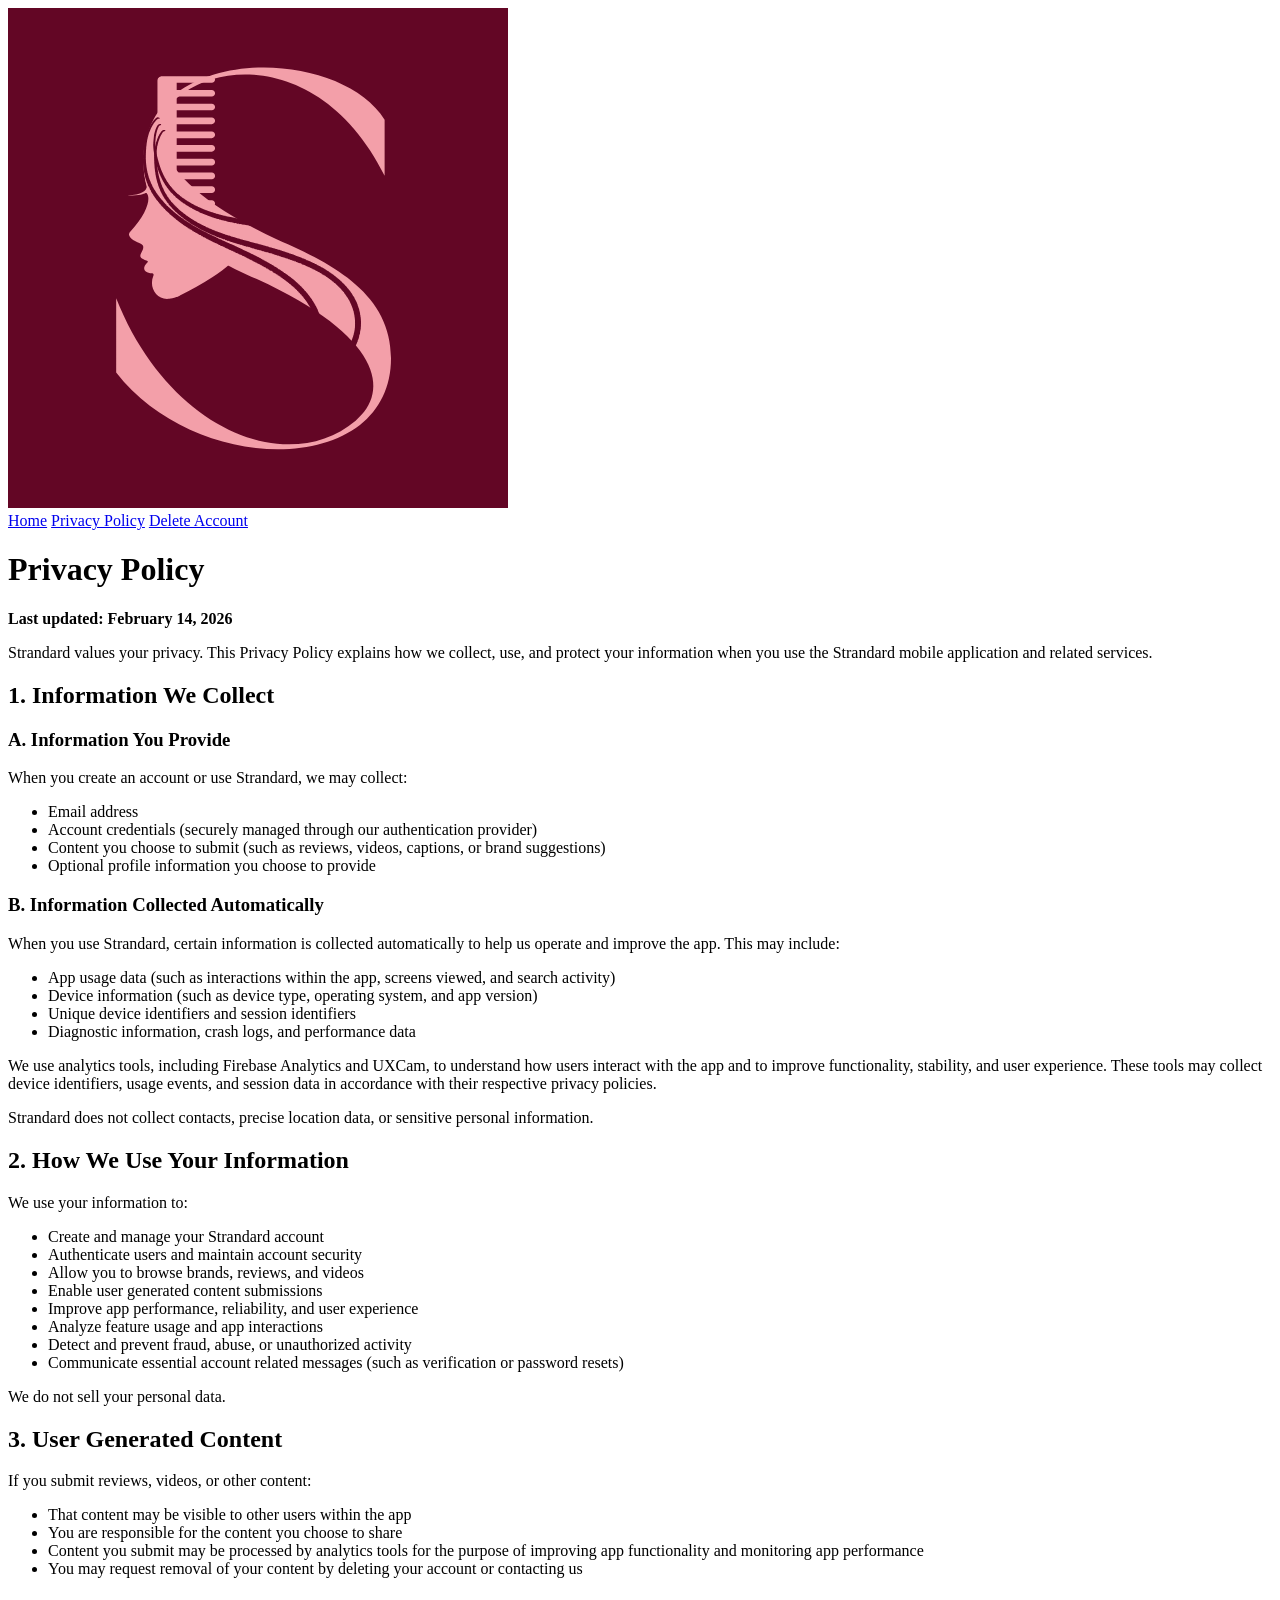
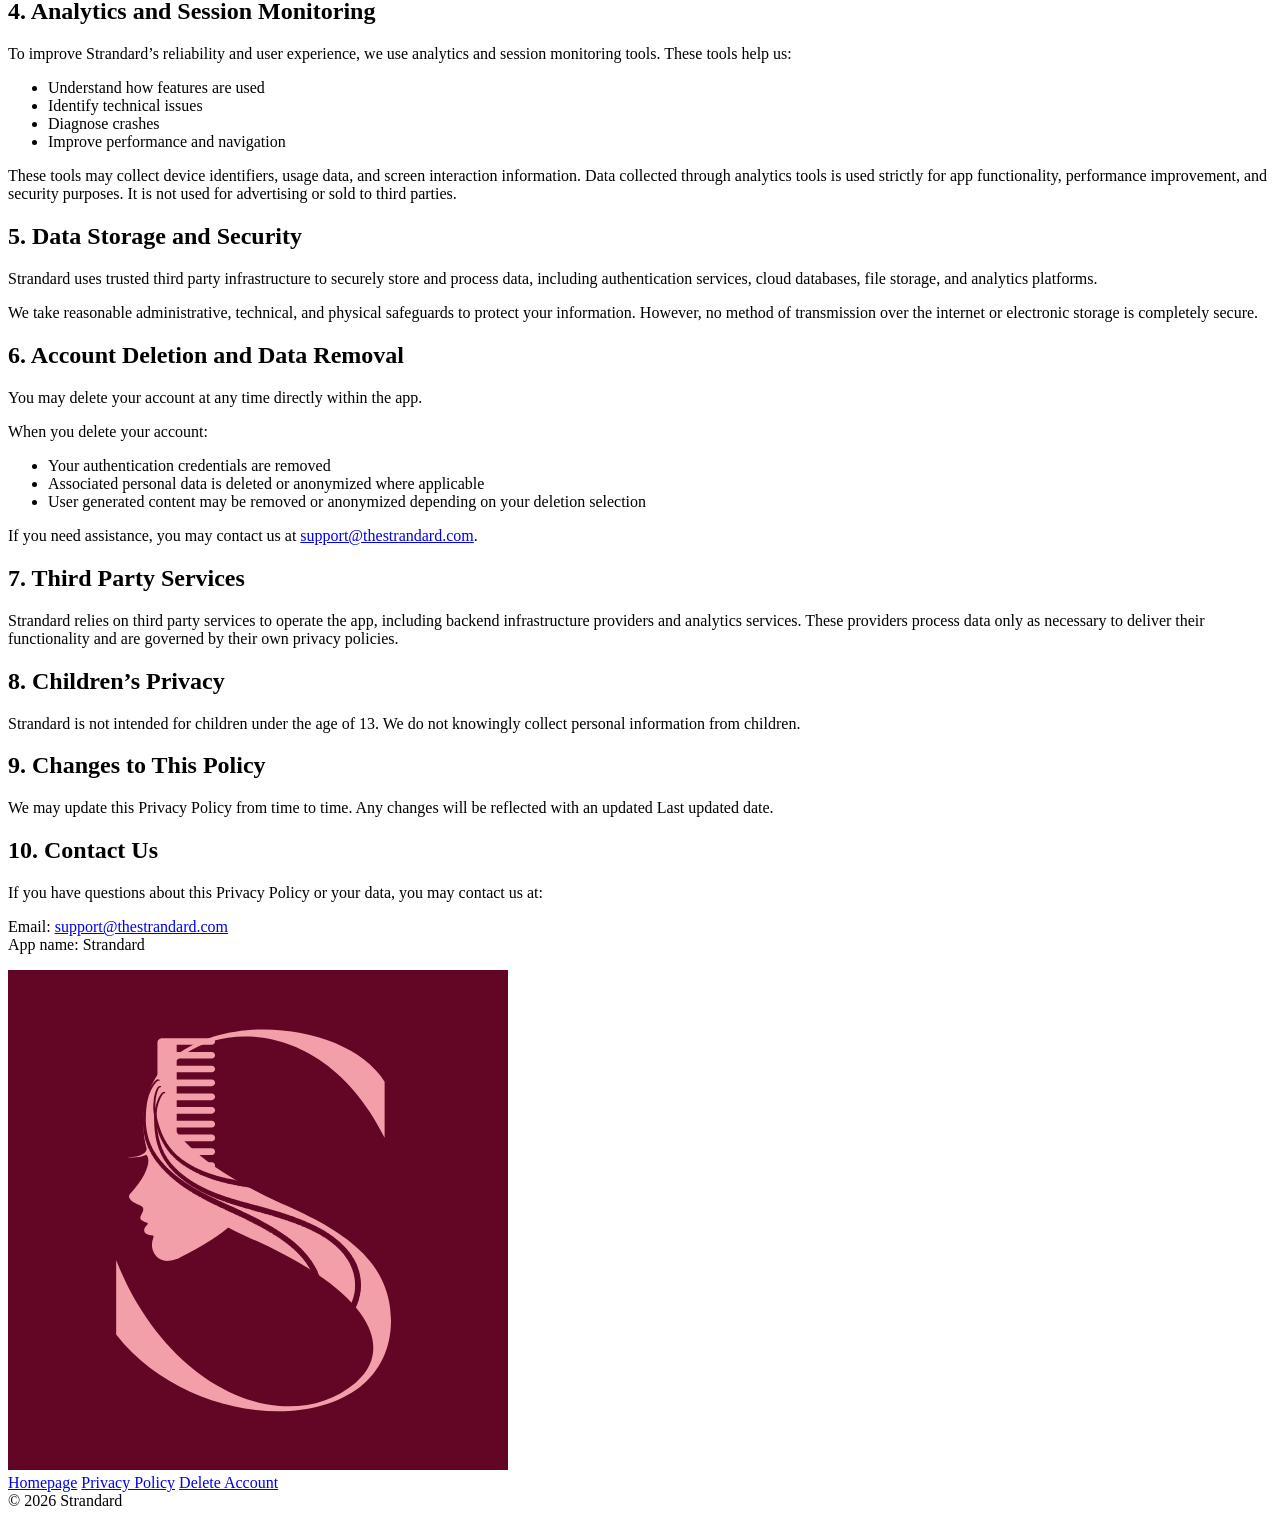
==== index.html @ 73a2c209 "visual fix" ====
<!doctype html>
<html lang="en">
<head>
  <meta charset="utf-8" />
  <meta name="viewport" content="width=device-width, initial-scale=1" />
  <title>Privacy Policy | Strandard</title>
  <link rel="stylesheet" href="/css/styles.css" />
  <link rel="icon" type="image/png" href="/assets/icon-only.png" />
  <link rel="apple-touch-icon" href="/assets/icon-only.png" />
</head>
<body>
  <header class="site-header">
    <div class="header-inner">
      <a class="brand" href="/"><img src="/assets/icon-only.png" alt="Strandard" class="brand-logo" /></a>
      <nav class="nav">
        <a href="/">Home</a>
        <a href="/privacy-policy/">Privacy Policy</a>
        <a href="/delete-account/">Delete Account</a>
      </nav>
    </div>
  </header>

  <main class="legal-wrap">
    <div class="legal-card">
      <h1>Privacy Policy</h1>
      <p class="muted"><strong>Last updated: February 14, 2026</strong></p>

      <p>Strandard values your privacy. This Privacy Policy explains how we collect, use, and protect your information when you use the Strandard mobile application and related services.</p>

      <h2>1. Information We Collect</h2>
      <h3>A. Information You Provide</h3>
      <p>When you create an account or use Strandard, we may collect:</p>
      <ul>
        <li>Email address</li>
        <li>Account credentials (securely managed through our authentication provider)</li>
        <li>Content you choose to submit (such as reviews, videos, captions, or brand suggestions)</li>
        <li>Optional profile information you choose to provide</li>
      </ul>

      <h3>B. Information Collected Automatically</h3>
      <p>When you use Strandard, certain information is collected automatically to help us operate and improve the app. This may include:</p>
      <ul>
        <li>App usage data (such as interactions within the app, screens viewed, and search activity)</li>
        <li>Device information (such as device type, operating system, and app version)</li>
        <li>Unique device identifiers and session identifiers</li>
        <li>Diagnostic information, crash logs, and performance data</li>
      </ul>

      <p>We use analytics tools, including Firebase Analytics and UXCam, to understand how users interact with the app and to improve functionality, stability, and user experience. These tools may collect device identifiers, usage events, and session data in accordance with their respective privacy policies.</p>

      <p>Strandard does not collect contacts, precise location data, or sensitive personal information.</p>

      <h2>2. How We Use Your Information</h2>
      <p>We use your information to:</p>
      <ul>
        <li>Create and manage your Strandard account</li>
        <li>Authenticate users and maintain account security</li>
        <li>Allow you to browse brands, reviews, and videos</li>
        <li>Enable user generated content submissions</li>
        <li>Improve app performance, reliability, and user experience</li>
        <li>Analyze feature usage and app interactions</li>
        <li>Detect and prevent fraud, abuse, or unauthorized activity</li>
        <li>Communicate essential account related messages (such as verification or password resets)</li>
      </ul>

      <p>We do not sell your personal data.</p>

      <h2>3. User Generated Content</h2>
      <p>If you submit reviews, videos, or other content:</p>
      <ul>
        <li>That content may be visible to other users within the app</li>
        <li>You are responsible for the content you choose to share</li>
        <li>Content you submit may be processed by analytics tools for the purpose of improving app functionality and monitoring app performance</li>
        <li>You may request removal of your content by deleting your account or contacting us</li>
      </ul>

      <h2>4. Analytics and Session Monitoring</h2>
      <p>To improve Strandard’s reliability and user experience, we use analytics and session monitoring tools. These tools help us:</p>
      <ul>
        <li>Understand how features are used</li>
        <li>Identify technical issues</li>
        <li>Diagnose crashes</li>
        <li>Improve performance and navigation</li>
      </ul>
      <p>These tools may collect device identifiers, usage data, and screen interaction information. Data collected through analytics tools is used strictly for app functionality, performance improvement, and security purposes. It is not used for advertising or sold to third parties.</p>

      <h2>5. Data Storage and Security</h2>
      <p>Strandard uses trusted third party infrastructure to securely store and process data, including authentication services, cloud databases, file storage, and analytics platforms.</p>
      <p>We take reasonable administrative, technical, and physical safeguards to protect your information. However, no method of transmission over the internet or electronic storage is completely secure.</p>

      <h2>6. Account Deletion and Data Removal</h2>
      <p>You may delete your account at any time directly within the app.</p>
      <p>When you delete your account:</p>
      <ul>
        <li>Your authentication credentials are removed</li>
        <li>Associated personal data is deleted or anonymized where applicable</li>
        <li>User generated content may be removed or anonymized depending on your deletion selection</li>
      </ul>
      <p>If you need assistance, you may contact us at <a href="mailto:support@thestrandard.com">support@thestrandard.com</a>.</p>

      <h2>7. Third Party Services</h2>
      <p>Strandard relies on third party services to operate the app, including backend infrastructure providers and analytics services. These providers process data only as necessary to deliver their functionality and are governed by their own privacy policies.</p>

      <h2>8. Children’s Privacy</h2>
      <p>Strandard is not intended for children under the age of 13. We do not knowingly collect personal information from children.</p>

      <h2>9. Changes to This Policy</h2>
      <p>We may update this Privacy Policy from time to time. Any changes will be reflected with an updated Last updated date.</p>

      <h2>10. Contact Us</h2>
      <p>If you have questions about this Privacy Policy or your data, you may contact us at:</p>
      <p>Email: <a href="mailto:support@thestrandard.com">support@thestrandard.com</a><br/>App name: Strandard</p>
    </div>
  </main>

  <footer class="site-footer">
    <div class="footer-inner">
      <a class="footer-brand" href="/"><img src="/assets/icon-only.png" alt="Strandard" class="footer-logo" /></a>
      <nav class="footer-nav">
        <a href="/">Homepage</a>
        <a href="/privacy-policy/">Privacy Policy</a>
        <a href="/delete-account/">Delete Account</a>
      </nav>
      <div class="footer-copy">© 2026 Strandard</div>
    </div>
  </footer>
</body>
</html>
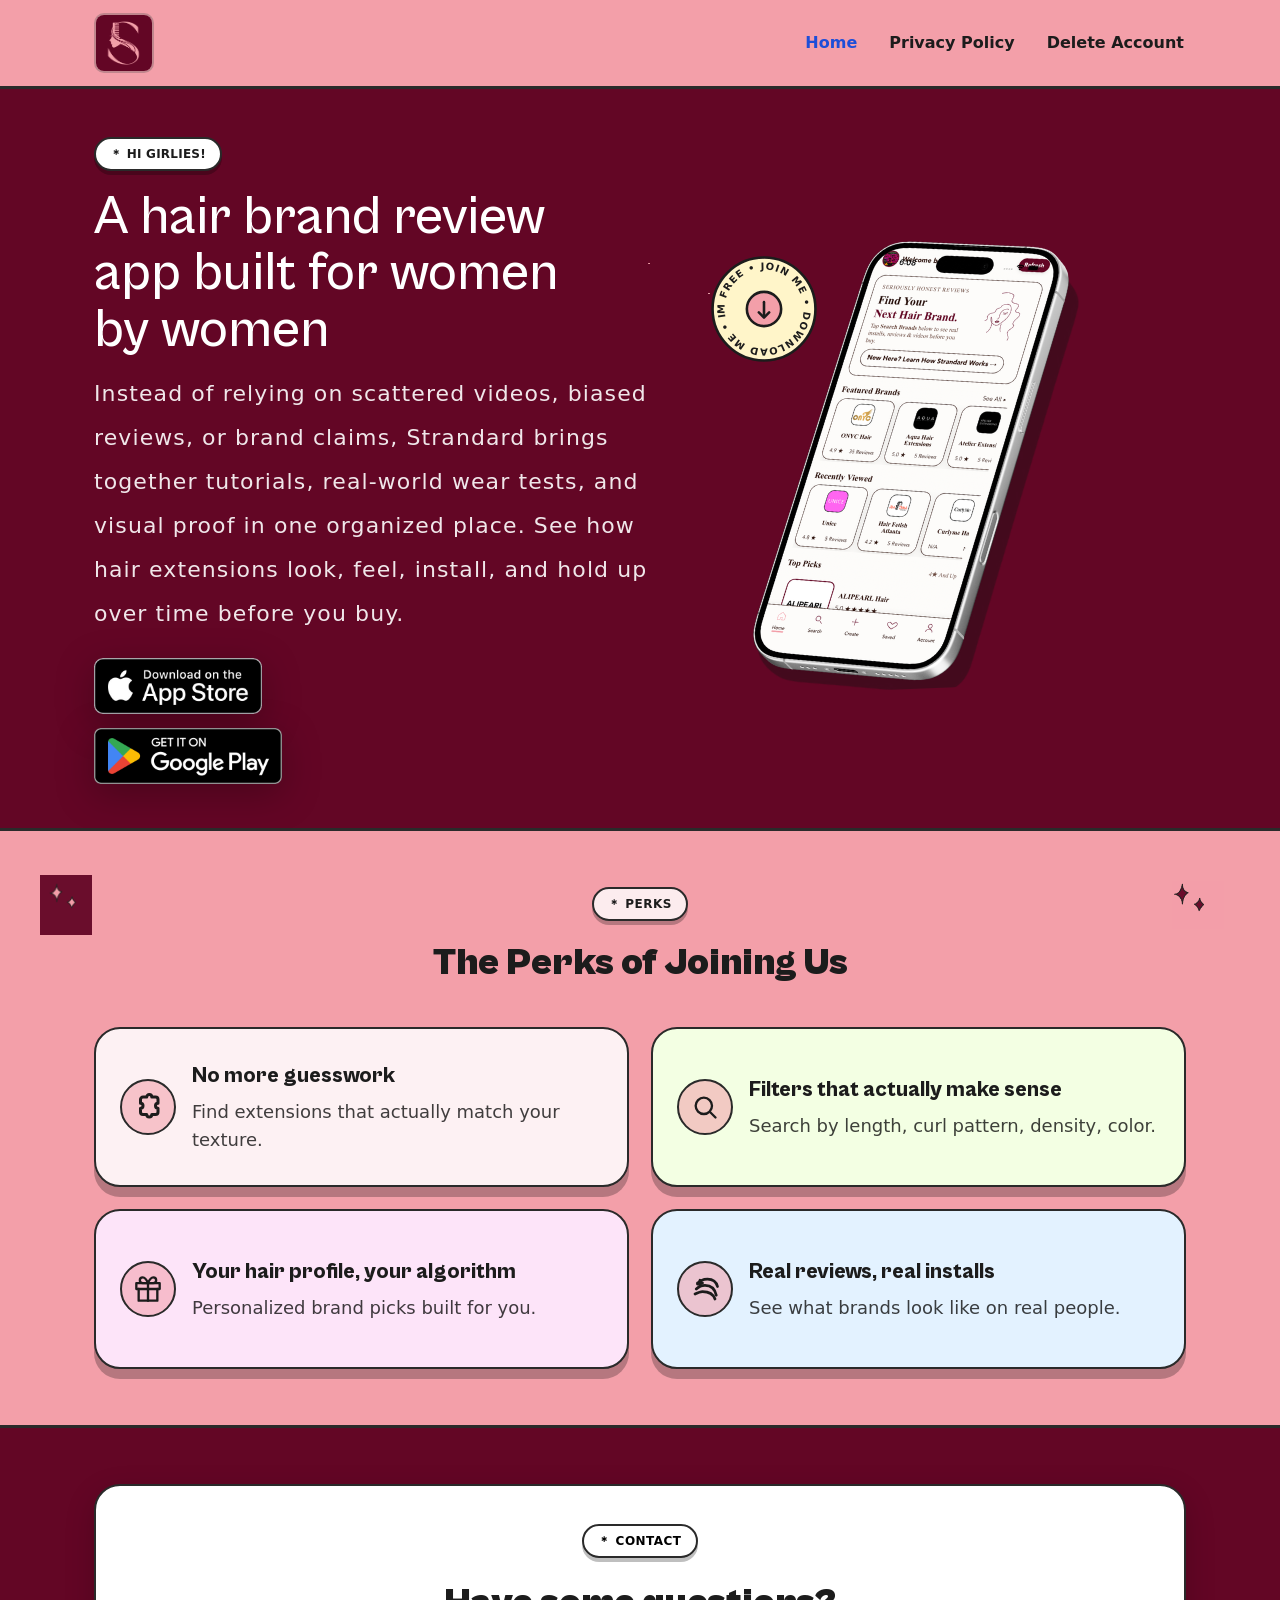
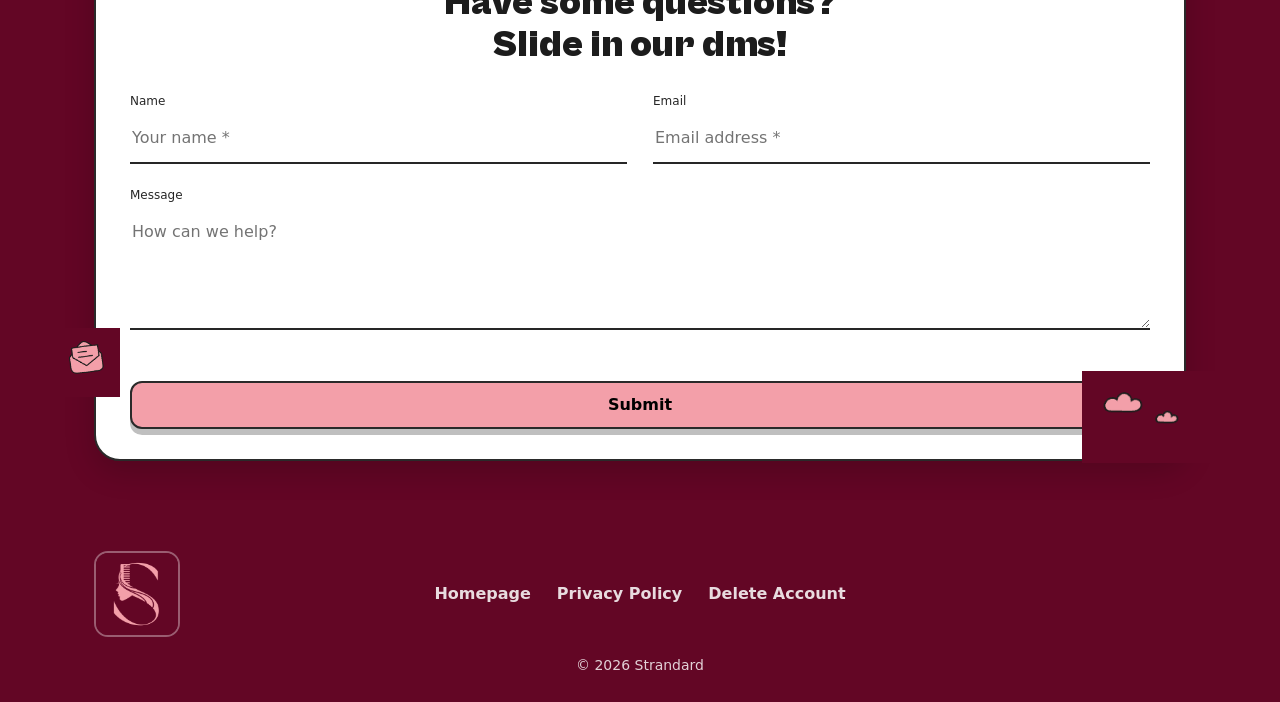
==== commit 548a4ee4: "visual fix" ====
--- a/index.html
+++ b/index.html
@@ -3,126 +3,207 @@
 <head>
   <meta charset="utf-8" />
   <meta name="viewport" content="width=device-width, initial-scale=1" />
-  <title>Privacy Policy | Strandard</title>
-  <link rel="stylesheet" href="/css/styles.css" />
-  <link rel="icon" type="image/png" href="/assets/icon-only.png" />
-  <link rel="apple-touch-icon" href="/assets/icon-only.png" />
+  <meta name="theme-color" content="#630625" />
+  <link rel="preconnect" href="https://fonts.googleapis.com">
+  <link rel="preconnect" href="https://fonts.gstatic.com" crossorigin>
+  <link href="https://fonts.googleapis.com/css2?family=DM+Sans:wght@400;500;700;800&display=swap" rel="stylesheet">
+  <link rel="icon" type="image/png" href="/assets/icon-only.png?v=1">
+  <link rel="shortcut icon" type="image/png" href="/assets/icon-only.png?v=1">
+  <link rel="apple-touch-icon" href="/assets/icon-only.png?v=1">
+  <link rel="stylesheet" href="/styles.css" />
+<title>Strandard</title>
 </head>
 <body>
-  <header class="site-header">
-    <div class="header-inner">
-      <a class="brand" href="/"><img src="/assets/icon-only.png" alt="Strandard" class="brand-logo" /></a>
-      <nav class="nav">
-        <a href="/">Home</a>
+<header class="topbar">
+  <div class="container">
+    <div class="nav">
+      <a class="brand" href="/index.html" aria-label="Strandard home">
+        <img src="/assets/icon-only.png" alt="Strandard logo">
+      </a>
+      <nav class="navlinks" aria-label="Primary">
+        <a class="active" href="/index.html">Home</a>
+        <a class="" href="/privacy-policy/">Privacy Policy</a>
+        <a class="" href="/delete-account.html">Delete Account</a>
+      </nav>
+    </div>
+  </div>
+</header>
+<main>
+  <section class="hero">
+    <div class="container">
+      <div class="heroGrid">
+        <div>
+          <div class="kicker">＊ HI GIRLIES!</div>
+          <h1 class="h1 hero-reveal" data-hr="0">A hair brand review<br/>app built for women<br/>by women</h1>
+          <p class="lede hero-reveal" data-hr="1">
+            Instead of relying on scattered videos, biased reviews, or brand claims, Strandard brings together tutorials,
+            real-world wear tests, and visual proof in one organized place. See how hair extensions look, feel, install,
+            and hold up over time before you buy.
+          </p>
+          <div class="badges hero-reveal" data-hr="2" aria-label="Download badges">
+            <a href="#" aria-label="Download on the App Store">
+              <img src="/assets/app-store-badge.png" alt="Download on the App Store">
+            </a>
+            <a href="#" aria-label="Get it on Google Play">
+              <img src="/assets/google-play-badge.png" alt="Get it on Google Play">
+            </a>
+          </div>
+        </div>
+
+        <div class="heroArt">
+          <div class="phoneWrap">
+            <!-- decorative icons (randomly placed) -->
+            <img class="decorIcon decorSparklesTop" src="/assets/decor-sparkles-pink.png" alt="" aria-hidden="true">
+            <img class="decorIcon decorLightning" src="/assets/decor-lightning.png" alt="" aria-hidden="true">
+
+            
+<svg class="badgeSpin hero-reveal" data-hr="4" viewBox="0 0 140 140" role="img" aria-label="Join badge">
+  <circle cx="70" cy="70" r="60" fill="#FFF5C9" stroke="#1C1C1C" stroke-width="3"/>
+  <defs>
+    <path id="textCircle" d="M70,70 m-46,0 a46,46 0 1,1 92,0 a46,46 0 1,1 -92,0"/>
+  </defs>
+  <text font-family="DM Sans, system-ui, sans-serif" font-size="11.5" font-weight="700" fill="#1C1C1C" letter-spacing="1.2">
+    <textPath href="#textCircle" startOffset="50%" text-anchor="middle">
+      DOWNLOAD ME • I'M FREE • JOIN ME • DOWNLOAD ME • I'M FREE • JOIN ME •
+    </textPath>
+  </text>
+  <!-- center arrow -->
+  <g transform="translate(70 70)">
+    <circle r="20" fill="#F39FA9" stroke="#1C1C1C" stroke-width="3"/>
+    <path d="M0-8v16" stroke="#1C1C1C" stroke-width="3" stroke-linecap="round"/>
+    <path d="M-6 4l6 6 6-6" stroke="#1C1C1C" stroke-width="3" fill="none" stroke-linecap="round" stroke-linejoin="round"/>
+  </g>
+</svg>
+</div>
+
+            <img class="phone hero-reveal" data-hr="3" src="/assets/Strandard-Phone.png" alt="Strandard app preview on phone">
+          </div>
+        </div>
+      </div>
+    </div>
+  </section>
+
+  <section class="section sectionPink">
+    <img class="decorIcon decorSparklesPerks" src="/assets/decor-sparkles-burgundy.png" alt="" aria-hidden="true">
+    <img class="decorIcon decorSparklesPerks2" src="/assets/decor-sparkles-pink.png" alt="" aria-hidden="true">
+    <div class="container">
+      <div class="center"><div class="pillTag">＊ PERKS</div></div>
+      <h2 class="sectionTitle">The Perks of Joining Us</h2>
+
+      <div class="perkGrid" aria-label="Perks">
+        <article class="card reveal" data-index="0">
+          <div class="iconBubble" aria-hidden="true">
+            <!-- puzzle icon -->
+            <svg width="30" height="30" viewBox="0 0 24 24" fill="none" stroke="#1C1C1C" stroke-width="2.4" stroke-linecap="round" stroke-linejoin="round" aria-hidden="true">
+              <path d="M8 4h3a2 2 0 1 1 4 0h3a2 2 0 0 1 2 2v3a2 2 0 1 0 0 4v3a2 2 0 0 1-2 2h-3a2 2 0 1 1-4 0H8a2 2 0 0 1-2-2v-3a2 2 0 1 0 0-4V6a2 2 0 0 1 2-2z"/>
+            </svg>
+          </div>
+          <div>
+            <h3>No more guesswork</h3>
+            <p>Find extensions that actually match your texture.</p>
+          </div>
+        </article>
+
+        <article class="card tint-mint reveal" data-index="1">
+          <div class="iconBubble" aria-hidden="true">
+            <!-- search icon -->
+            <svg width="28" height="28" viewBox="0 0 24 24" fill="none" stroke="#1C1C1C" stroke-width="2" stroke-linecap="round" stroke-linejoin="round">
+              <circle cx="11" cy="11" r="7"></circle>
+              <path d="M21 21l-4.3-4.3"></path>
+            </svg>
+          </div>
+          <div>
+            <h3>Filters that actually make sense</h3>
+            <p>Search by length, curl pattern, density, color.</p>
+          </div>
+        </article>
+
+        <article class="card tint-lav reveal" data-index="2">
+          <div class="iconBubble" aria-hidden="true">
+            <!-- gift icon -->
+            <svg width="28" height="28" viewBox="0 0 24 24" fill="none" stroke="#1C1C1C" stroke-width="2" stroke-linecap="round" stroke-linejoin="round">
+              <path d="M20 12v10H4V12"></path>
+              <path d="M2 7h20v5H2z"></path>
+              <path d="M12 22V7"></path>
+              <path d="M12 7H7.5a2.5 2.5 0 1 1 0-5C10 2 12 7 12 7z"></path>
+              <path d="M12 7h4.5a2.5 2.5 0 1 0 0-5C14 2 12 7 12 7z"></path>
+            </svg>
+          </div>
+          <div>
+            <h3>Your hair profile, your algorithm</h3>
+            <p>Personalized brand picks built for you.</p>
+          </div>
+        </article>
+
+        <article class="card tint-blue reveal" data-index="3">
+          <div class="iconBubble" aria-hidden="true">
+            <!-- glowing hair icon -->
+            <svg width="30" height="30" viewBox="0 0 24 24" fill="none" stroke="#1C1C1C" stroke-width="2.2" stroke-linecap="round" stroke-linejoin="round" aria-hidden="true">
+              <!-- flowing hair -->
+              <path d="M6 8c2-3 5-4 8-4 4 0 7 2 8 6" />
+              <path d="M5 12c2-2 4-3 7-3 5 0 8 3 9 8" />
+              <path d="M4 16c2-1 4-2 6-2 6 0 9 3 10 6" />
+              <!-- glow sparkles -->
+              <path d="M8 5l.6 1.6L10 7.2l-1.4.6L8 9.4 7.4 7.8 6 7.2l1.4-.6L8 5z" fill="#FFF5C9"/>
+            </svg>
+          </div>
+          <div>
+            <h3>Real reviews, real installs</h3>
+            <p>See what brands look like on real people.</p>
+          </div>
+        </article>
+      </div>
+    </div>
+  </section>
+
+  <section class="section contactSection contactBg">
+    <div class="container">
+      <img class="decorIcon decorEnvelope" src="/assets/decor-envelope.png" alt="" aria-hidden="true">
+
+      <div class="panel">
+        <div class="center"><div class="pillTag">＊ CONTACT</div></div>
+        <h2>Have some questions?<br/>Slide in our dms!</h2>
+
+        <form id="contactForm" class="formGrid" action="#" method="post" novalidate>
+          <div class="field">
+            <label for="name">Name</label>
+            <input id="name" name="name" placeholder="Your name *" required />
+          </div>
+          <div class="field">
+            <label for="email">Email</label>
+            <input id="email" name="email" type="email" placeholder="Email address *" required />
+          </div>
+          <div class="field full">
+            <label for="message">Message</label>
+            <textarea id="message" name="message" placeholder="How can we help?" required></textarea>
+          </div>
+          <div class="field full submitRow">
+            <button class="btn" type="submit">Submit</button>
+            <div id="contactStatus" class="formStatus" aria-live="polite"></div>
+          </div>
+        </form>
+      </div>
+
+      <img class="decorIcon decorClouds" src="/assets/decor-clouds.png" alt="" aria-hidden="true">
+    </div>
+  </section>
+</main>
+<footer class="footer">
+  <div class="container">
+    <div class="footerGrid">
+      <div class="footerLogo">
+        <img src="/assets/icon-only.png" alt="Strandard logo">
+      </div>
+      <div class="footerLinks">
+        <a href="/index.html">Homepage</a>
         <a href="/privacy-policy/">Privacy Policy</a>
-        <a href="/delete-account/">Delete Account</a>
-      </nav>
-    </div>
-  </header>
-
-  <main class="legal-wrap">
-    <div class="legal-card">
-      <h1>Privacy Policy</h1>
-      <p class="muted"><strong>Last updated: February 14, 2026</strong></p>
-
-      <p>Strandard values your privacy. This Privacy Policy explains how we collect, use, and protect your information when you use the Strandard mobile application and related services.</p>
-
-      <h2>1. Information We Collect</h2>
-      <h3>A. Information You Provide</h3>
-      <p>When you create an account or use Strandard, we may collect:</p>
-      <ul>
-        <li>Email address</li>
-        <li>Account credentials (securely managed through our authentication provider)</li>
-        <li>Content you choose to submit (such as reviews, videos, captions, or brand suggestions)</li>
-        <li>Optional profile information you choose to provide</li>
-      </ul>
-
-      <h3>B. Information Collected Automatically</h3>
-      <p>When you use Strandard, certain information is collected automatically to help us operate and improve the app. This may include:</p>
-      <ul>
-        <li>App usage data (such as interactions within the app, screens viewed, and search activity)</li>
-        <li>Device information (such as device type, operating system, and app version)</li>
-        <li>Unique device identifiers and session identifiers</li>
-        <li>Diagnostic information, crash logs, and performance data</li>
-      </ul>
-
-      <p>We use analytics tools, including Firebase Analytics and UXCam, to understand how users interact with the app and to improve functionality, stability, and user experience. These tools may collect device identifiers, usage events, and session data in accordance with their respective privacy policies.</p>
-
-      <p>Strandard does not collect contacts, precise location data, or sensitive personal information.</p>
-
-      <h2>2. How We Use Your Information</h2>
-      <p>We use your information to:</p>
-      <ul>
-        <li>Create and manage your Strandard account</li>
-        <li>Authenticate users and maintain account security</li>
-        <li>Allow you to browse brands, reviews, and videos</li>
-        <li>Enable user generated content submissions</li>
-        <li>Improve app performance, reliability, and user experience</li>
-        <li>Analyze feature usage and app interactions</li>
-        <li>Detect and prevent fraud, abuse, or unauthorized activity</li>
-        <li>Communicate essential account related messages (such as verification or password resets)</li>
-      </ul>
-
-      <p>We do not sell your personal data.</p>
-
-      <h2>3. User Generated Content</h2>
-      <p>If you submit reviews, videos, or other content:</p>
-      <ul>
-        <li>That content may be visible to other users within the app</li>
-        <li>You are responsible for the content you choose to share</li>
-        <li>Content you submit may be processed by analytics tools for the purpose of improving app functionality and monitoring app performance</li>
-        <li>You may request removal of your content by deleting your account or contacting us</li>
-      </ul>
-
-      <h2>4. Analytics and Session Monitoring</h2>
-      <p>To improve Strandard’s reliability and user experience, we use analytics and session monitoring tools. These tools help us:</p>
-      <ul>
-        <li>Understand how features are used</li>
-        <li>Identify technical issues</li>
-        <li>Diagnose crashes</li>
-        <li>Improve performance and navigation</li>
-      </ul>
-      <p>These tools may collect device identifiers, usage data, and screen interaction information. Data collected through analytics tools is used strictly for app functionality, performance improvement, and security purposes. It is not used for advertising or sold to third parties.</p>
-
-      <h2>5. Data Storage and Security</h2>
-      <p>Strandard uses trusted third party infrastructure to securely store and process data, including authentication services, cloud databases, file storage, and analytics platforms.</p>
-      <p>We take reasonable administrative, technical, and physical safeguards to protect your information. However, no method of transmission over the internet or electronic storage is completely secure.</p>
-
-      <h2>6. Account Deletion and Data Removal</h2>
-      <p>You may delete your account at any time directly within the app.</p>
-      <p>When you delete your account:</p>
-      <ul>
-        <li>Your authentication credentials are removed</li>
-        <li>Associated personal data is deleted or anonymized where applicable</li>
-        <li>User generated content may be removed or anonymized depending on your deletion selection</li>
-      </ul>
-      <p>If you need assistance, you may contact us at <a href="mailto:support@thestrandard.com">support@thestrandard.com</a>.</p>
-
-      <h2>7. Third Party Services</h2>
-      <p>Strandard relies on third party services to operate the app, including backend infrastructure providers and analytics services. These providers process data only as necessary to deliver their functionality and are governed by their own privacy policies.</p>
-
-      <h2>8. Children’s Privacy</h2>
-      <p>Strandard is not intended for children under the age of 13. We do not knowingly collect personal information from children.</p>
-
-      <h2>9. Changes to This Policy</h2>
-      <p>We may update this Privacy Policy from time to time. Any changes will be reflected with an updated Last updated date.</p>
-
-      <h2>10. Contact Us</h2>
-      <p>If you have questions about this Privacy Policy or your data, you may contact us at:</p>
-      <p>Email: <a href="mailto:support@thestrandard.com">support@thestrandard.com</a><br/>App name: Strandard</p>
-    </div>
-  </main>
-
-  <footer class="site-footer">
-    <div class="footer-inner">
-      <a class="footer-brand" href="/"><img src="/assets/icon-only.png" alt="Strandard" class="footer-logo" /></a>
-      <nav class="footer-nav">
-        <a href="/">Homepage</a>
-        <a href="/privacy-policy/">Privacy Policy</a>
-        <a href="/delete-account/">Delete Account</a>
-      </nav>
-      <div class="footer-copy">© 2026 Strandard</div>
-    </div>
-  </footer>
+        <a href="/delete-account.html">Delete Account</a>
+      </div>
+      <div></div>
+    </div>
+    <div class="copy">© 2026 Strandard</div>
+  </div>
+</footer>
+<script src="/script.js"></script>
 </body>
 </html>
--- a/styles.css
+++ b/styles.css
@@ -0,0 +1,573 @@
+:root{
+  --burgundy:#630625;
+  --pink:#F39FA9;
+  --light:#F7F7F7;
+  --blue:#E3F2FF;
+  --lav:#FDE4F9;
+  --mint:#F3FFE3;
+  --butter:#FFF5C9;
+  --ink:#1C1C1C;
+  --stroke:#2a2a2a;
+  --shadow: 0 10px 30px rgba(0,0,0,.18);
+  --radius: 18px;
+  --radius-lg: 26px;
+  --max: 1140px;
+}
+
+/*
+  Cabinet Grotesk is a commercial font.
+  To see it on the live site, add your licensed .woff2 files to:
+    /assets/fonts/
+  and ensure the filenames below match.
+*/
+@font-face{
+  font-family:"Cabinet Grotesk";
+  /* Try both locations so you can drop the file in either folder */
+  src:
+    url("assets/fonts/CabinetGrotesk-Variable.woff2") format("woff2"),
+    url("fonts/CabinetGrotesk-Variable.woff2") format("woff2");
+  font-weight:100 900;
+  font-style:normal;
+  font-display:swap;
+}
+
+*{box-sizing:border-box;}
+html,body{height:100%;}
+body{
+  margin:0;
+  background:var(--burgundy);
+  color:var(--ink);
+  font-family:"DM Sans", system-ui, -apple-system, Segoe UI, Roboto, Arial, sans-serif;
+  line-height:1.5;
+}
+
+a{color:inherit; text-decoration:none;}
+img{max-width:100%; display:block;}
+button,input,textarea{font:inherit;}
+
+.container{max-width:var(--max); margin:0 auto; padding:0 24px;}
+
+.topbar{
+  background:var(--pink);
+  border-bottom:3px solid var(--stroke);
+  position:sticky;
+  top:0;
+  z-index:1000;
+}
+.nav{
+  display:flex; align-items:center; justify-content:space-between;
+  height:86px;
+}
+.brand{
+  display:flex; align-items:center; gap:12px;
+}
+.brand img{
+  width:60px; height:60px; object-fit:contain;
+  border:2px solid rgba(0,0,0,.22);
+  border-radius:10px;
+  background:rgba(255,255,255,.14);
+}
+.navlinks{
+  display:flex; align-items:center; gap:28px;
+  font-weight:800;
+}
+.navlinks a{
+  position:relative;
+  padding:8px 2px;
+}
+.navlinks a.active{color:#1d4ed8;}
+.navlinks a::after{
+  content:"";
+  position:absolute; left:0; right:0; bottom:4px;
+  height:2px; background:transparent;
+}
+.navlinks a:hover::after{background:rgba(0,0,0,.3);}
+
+.hero{
+  padding:48px 0 44px;
+  position:relative;
+}
+.heroGrid{
+  display:grid;
+  grid-template-columns: 1.05fr .95fr;
+  gap:36px;
+  align-items:center;
+}
+.kicker{
+  display:inline-flex;
+  align-items:center;
+  gap:8px;
+  padding:6px 14px;
+  border-radius:999px;
+  border:2px solid var(--stroke);
+  background:#fff;
+  box-shadow: 0 4px 0 rgba(0,0,0,.25);
+  font-weight:900;
+  letter-spacing:.02em;
+  text-transform:uppercase;
+  font-size:12px;
+}
+.h1{
+  margin:18px 0 14px;
+  color:white;
+  font-family:"Cabinet Grotesk", "DM Sans", system-ui, sans-serif;
+  font-weight:500;
+  font-size: clamp(42px, 4.2vw, 66px);
+  line-height:1.05;
+}
+.lede{
+  margin:0 0 22px;
+  color:rgba(255,255,255,.9);
+  font-size:22px;
+  max-width:52ch;
+  letter-spacing:.05em;
+  line-height:2;
+}
+.badges{
+  display:flex; flex-direction:column; gap:14px; width:220px;
+}
+.badges a{display:block; height:56px;}
+.badges a img{
+  height:100%;
+  width:auto;
+  object-fit:contain;
+  filter: drop-shadow(0 10px 18px rgba(0,0,0,.25));
+}
+
+.heroArt{
+  position:relative;
+  display:flex;
+  justify-content:flex-end;
+}
+.phoneWrap{
+  position:relative;
+  width:min(420px, 100%);
+}
+.phoneWrap img.phone{
+  width:100%;
+  height:auto;
+  filter:none; /* remove phone shadow */
+  position:relative;
+  z-index:2;
+}
+.badgeCircle_old{
+  position:absolute;
+  left:-16px;
+  top:38px;
+  z-index:5; /* ensure badge sits above phone */
+  width:118px;
+  height:118px;
+  border-radius:999px;
+  background:rgba(255,255,255,.92);
+  border:2px solid var(--stroke);
+  box-shadow:none; /* remove shadow from spinning circle */
+  display:grid;
+  place-items:center;
+  --spinDur: 18s;
+  animation: spin var(--spinDur) linear infinite;
+  user-select:none;
+}
+.badgeCircle_old:hover{cursor:pointer;}
+.badgeCircle_old .inner{
+  width:92px; height:92px;
+  border-radius:999px;
+  display:grid; place-items:center;
+  color:var(--ink);
+  font-weight:900;
+  text-align:center;
+  font-size:11px;
+  line-height:1.2;
+}
+
+@keyframes spin{from{transform:rotate(0)}to{transform:rotate(360deg)}}
+
+/* Decorative icons (randomly placed) */
+.decorIcon{position:absolute; pointer-events:none; user-select:none;}
+.decorSparklesTop{right:36px; top:52px; width:54px; height:auto; z-index:6;}
+.decorLightning{left:24px; top:82px; width:46px; height:auto; z-index:6;}
+
+.sectionPink{position:relative; overflow:hidden;}
+.decorSparklesPerks{left:40px; top:44px; width:52px; height:auto; opacity:.95;}
+.decorSparklesPerks2{right:56px; top:50px; width:52px; height:auto; opacity:.95;}
+
+.decorEnvelope{left:48px; bottom:120px; width:72px; height:auto;}
+.decorClouds{right:48px; bottom:54px; width:150px; height:auto;}
+.sparkle::before,
+.sparkle::after{
+  content:"";
+  position:absolute;
+  inset:0;
+  border:2px solid rgba(0,0,0,.75);
+  background:rgba(255,255,255,.15);
+  transform: rotate(45deg);
+  border-radius:6px;
+}
+.sparkle::after{
+  inset:8px;
+  background:transparent;
+}
+
+.section{
+  padding:56px 0;
+}
+.sectionPink{
+  background:var(--pink);
+  border-top:3px solid var(--stroke);
+  border-bottom:3px solid var(--stroke);
+}
+.sectionTitle{
+  text-align:center;
+  margin:0;
+  font-family:"Cabinet Grotesk", "DM Sans", system-ui, sans-serif;
+  font-weight:900;
+  font-size: clamp(30px, 3vw, 44px);
+}
+.pillTag{
+  display:inline-flex;
+  align-items:center;
+  justify-content:center;
+  padding:6px 14px;
+  border-radius:999px;
+  border:2px solid var(--stroke);
+  background:rgba(255,255,255,.8);
+  box-shadow: 0 4px 0 rgba(0,0,0,.25);
+  font-weight:900;
+  text-transform:uppercase;
+  letter-spacing:.04em;
+  font-size:12px;
+  margin:0 auto 14px;
+}
+.contactSection .pillTag{color:#000;}
+.center{display:flex; justify-content:center;}
+
+.perkGrid{
+  margin-top:34px;
+  display:grid;
+  grid-template-columns: repeat(2, minmax(0,1fr));
+  gap:22px;
+}
+.card{
+  border:2px solid var(--stroke);
+  border-radius:var(--radius-lg);
+  background:rgba(255,255,255,.86);
+  box-shadow: 0 10px 0 rgba(0,0,0,.25);
+  padding:24px;
+  display:flex;
+  align-items:center; /* center icon + text vertically */
+  gap:16px;
+  min-height:160px;
+}
+.card.tint-blue{background:var(--blue);}
+.card.tint-lav{background:var(--lav);}
+.card.tint-mint{background:var(--mint);}
+.card.tint-butter{background:var(--butter);}
+.iconBubble{
+  flex:0 0 auto;
+  width:56px;
+  height:56px;
+  border-radius:999px;
+  background:rgba(243,159,169,.55);
+  border:2px solid var(--stroke);
+  display:grid;
+  place-items:center;
+}
+.card h3{
+  margin:0 0 6px;
+  font-family:"Cabinet Grotesk", "DM Sans", system-ui, sans-serif;
+  font-size:22px;
+  font-weight:800;
+}
+.card p{
+  margin:0;
+  color:rgba(0,0,0,.75);
+  font-size:18px;
+  line-height:1.6;
+}
+
+.reveal{
+  opacity:0;
+  transform: translateY(18px);
+  transition: opacity .7s ease, transform .7s ease;
+}
+.reveal.in-view{
+  opacity:1;
+  transform: translateY(0);
+}
+
+.contactSection{position:relative;}
+.contactBg{background:var(--burgundy); color:white;}
+.panel{
+  background:white;
+  border:2px solid var(--stroke);
+  border-radius:var(--radius-lg);
+  box-shadow: var(--shadow);
+  padding:38px 34px 30px;
+}
+.panel h2{
+  margin:10px 0 8px;
+  font-family:"Cabinet Grotesk", "DM Sans", system-ui, sans-serif;
+  font-weight:900;
+  font-size: clamp(30px, 3vw, 44px);
+  color:var(--ink);
+  text-align:center;
+  line-height:1.1;
+}
+.formGrid{
+  display:grid;
+  grid-template-columns: repeat(2, minmax(0,1fr));
+  gap:22px 26px;
+  margin-top:26px;
+}
+.field label{
+  display:block;
+  font-size:12px;
+  color:rgba(0,0,0,.85);
+  margin-bottom:6px;
+}
+.field input, .field textarea{
+  width:100%;
+  border:0;
+  border-bottom:2px solid rgba(0,0,0,.85);
+  padding:10px 2px 12px;
+  outline:none;
+  background:transparent;
+  color:var(--ink);
+}
+.field input::placeholder,
+.field textarea::placeholder{color:rgba(0,0,0,.55);}
+.field textarea{
+  min-height:120px;
+  resize:vertical;
+}
+.field.full{grid-column:1 / -1;}
+.submitRow{
+  display:flex;
+  flex-direction:column;
+  align-items:stretch;
+  justify-content:center;
+  gap:10px;
+  margin-top:22px;
+}
+.btn{
+  background:var(--pink);
+  border:2px solid var(--stroke);
+  border-radius:12px;
+  padding:10px 22px;
+  font-weight:900;
+  box-shadow: 0 6px 0 rgba(0,0,0,.25);
+  cursor:pointer;
+  transition: transform .08s ease;
+}
+.btn:active{transform: translateY(2px);}
+.decor-envelope{
+  position:absolute;
+  left:34px;
+  top:50%;
+  transform: translateY(-20%);
+  width:64px;
+  height:64px;
+}
+.decor-envelope svg{width:100%; height:100%; filter: drop-shadow(0 10px 16px rgba(0,0,0,.25));}
+.decor-clouds{
+  position:absolute;
+  right:44px;
+  bottom:18px;
+  width:86px;
+  height:44px;
+  opacity:.95;
+}
+
+.footer{
+  padding:34px 0 26px;
+  color:rgba(255,255,255,.9);
+}
+.footerGrid{
+  display:grid;
+  grid-template-columns: 1fr 1fr 1fr;
+  align-items:center;
+  gap:18px;
+}
+.footerLogo{display:flex; align-items:center; gap:12px;}
+.footerLogo img{
+  width:86px; height:auto;
+  border:2px solid rgba(255,255,255,.35);
+  background:transparent; /* avoid tinting the logo */
+  border-radius:14px;
+  padding:0;
+}
+.footerLinks{
+  display:flex;
+  justify-content:center;
+  gap:26px;
+  font-weight:800;
+}
+.footerLinks a{white-space:nowrap;}
+.footerLinks a{opacity:.95;}
+.footerLinks a{white-space:nowrap;}
+.footerLinks a:hover{opacity:1; text-decoration:underline;}
+.copy{
+  text-align:center;
+  font-size:14px;
+  margin-top:18px;
+  opacity:.9;
+}
+
+/* Content pages */
+.pageWrap{padding:48px 0 60px;}
+.pageCard{max-width:860px; margin:0 auto;}
+.pageCard h1{
+  margin:0 0 8px;
+  font-family:"Cabinet Grotesk", "DM Sans", system-ui, sans-serif;
+  font-weight:900;
+  font-size:42px;
+}
+.miniHeading{
+  margin:34px 0 10px;
+  font-family:"Cabinet Grotesk", "DM Sans", system-ui, sans-serif;
+  font-weight:900;
+  font-size:16px;
+  color:rgba(0,0,0,.9);
+}
+.muted{color:rgba(0,0,0,.55);}
+.ledeLight{color:rgba(0,0,0,.6);}
+.supportLink{color:var(--burgundy); font-weight:800;}
+
+/* Delete account form (match Framer look) */
+.deleteForm{max-width:760px; margin:30px auto 0;}
+.deleteForm .field label{color:rgba(0,0,0,.7); font-size:12px; font-weight:700;}
+.deleteForm .field input,
+.deleteForm .field textarea{
+  border:1px solid rgba(0,0,0,.08);
+  border-radius:10px;
+  padding:14px 14px;
+  background:rgba(0,0,0,.04);
+  box-shadow:none;
+}
+.deleteForm .field textarea{min-height:110px;}
+.checkboxRow{margin-top:10px;}
+.checkLabel{display:flex; align-items:center; gap:10px; user-select:none;}
+.checkLabel input{width:16px; height:16px;}
+.checkLabel span{color:#d11; font-weight:700;}
+
+.btnWide{width:min(760px, 100%); justify-content:center;}
+.btnWide{
+  background:var(--burgundy);
+  color:white;
+  border:0;
+  box-shadow:none;
+  border-radius:14px;
+  padding:16px 18px;
+}
+.btnWide:hover{filter:brightness(1.03);}
+.btnWide:disabled{opacity:.7; cursor:not-allowed;}
+
+.formStatus{
+  margin-top:12px;
+  font-size:14px;
+  font-weight:700;
+  text-align:center;
+}
+.formStatus:empty{display:none;}
+.formStatus:empty{display:none;}
+.formStatus[data-type="success"]{color:#0f766e;}
+.formStatus[data-type="error"]{color:#b91c1c;}
+.pageCard p, .pageCard li{color:rgba(0,0,0,.75);}
+.pageCard ul{padding-left:18px;}
+.notice{
+  background:var(--butter);
+  border:2px solid var(--stroke);
+  border-radius:14px;
+  padding:14px 16px;
+  margin:14px 0 18px;
+}
+
+/* Responsive */
+@media (max-width: 920px){
+  .heroGrid{grid-template-columns:1fr; gap:26px;}
+  .heroArt{justify-content:flex-start;}
+  .badgeCircle_old{left:10px; top:16px;}
+  .perkGrid{grid-template-columns:1fr;}
+  .footerGrid{grid-template-columns:1fr; text-align:center;}
+  .footerLogo{justify-content:center;}
+  .footerLinks{justify-content:center;}
+  .decor-envelope,.decor-clouds{display:none;}
+}
+@media (max-width: 520px){
+  .navlinks{gap:18px; font-size:14px;}
+  .badges{width:100%; flex-direction:row; flex-wrap:wrap;}
+  .badges a img{height:46px; width:auto;}
+  .formGrid{grid-template-columns:1fr;}
+}
+
+/* Hero slide-up transitions */
+.hero-reveal{
+  opacity:0;
+  transform: translateY(18px);
+  transition: opacity .8s ease, transform .8s ease;
+}
+.hero-reveal.in{opacity:1; transform: translateY(0);}
+
+
+/* custom cursor */
+:root{
+  --cursor-default: url('assets/pointer.png') 4 2, auto;
+  --cursor-select: url('assets/select.png') 4 2, pointer;
+  --cursor-text: url('assets/text.png') 6 14, text;
+}
+html, body{cursor: var(--cursor-default);}
+a, button, [role="button"], .reveal, .perkCard, .btn, .storeBadges a{cursor: var(--cursor-select);}
+input, textarea, select{cursor: var(--cursor-text);}
+label{cursor: var(--cursor-select);}
+
+
+/* badge spin (hair dryer) */
+.badgeSpin{position:absolute; left:20px; top:38px; width:120px; height:120px; z-index:5; animation: spinSlow 12s linear infinite; filter:none;}
+.badgeSpin.spin-boost{animation: spinSlow 12s linear infinite, spinFast 1s linear 1;}
+@keyframes spinSlow{from{transform:rotate(0deg);}to{transform:rotate(360deg);}}
+@keyframes spinFast{from{transform:rotate(0deg);}to{transform:rotate(720deg);}}
+
+
+
+/* App store badges: force identical size */
+.badges img{
+  width: 190px;
+  height: 56px;
+  object-fit: contain;
+  display:block;
+}
+@media (max-width: 520px){
+  .badges img{ width: 170px; height: 52px; }
+}
+
+
+
+/* Custom cursors (drop your PNGs in /assets/) */
+body{
+  cursor: url("assets/pointer.png") 4 2, auto;
+}
+a, button, .btn, .pillTag, .card, input[type="checkbox"], label{
+  cursor: url("assets/select.png") 6 2, pointer;
+}
+input[type="text"], input[type="email"], textarea{
+  cursor: url("assets/text.png") 6 2, text;
+}
+
+
+
+/* Perk icon images */
+.iconBubble img.perkIconImg{
+  width:28px;
+  height:28px;
+  object-fit:contain;
+  display:block;
+}
+
+
+/* policy spacing */
+.policyPage .miniHeading{margin-top:38px;}
+.policyPage ul{margin-top:12px;}
+
+
+/* Ensure delete form status appears under the button */
+.submitRow{display:flex;flex-direction:column;align-items:stretch;gap:10px;}
+.formStatus{margin-top:0;}
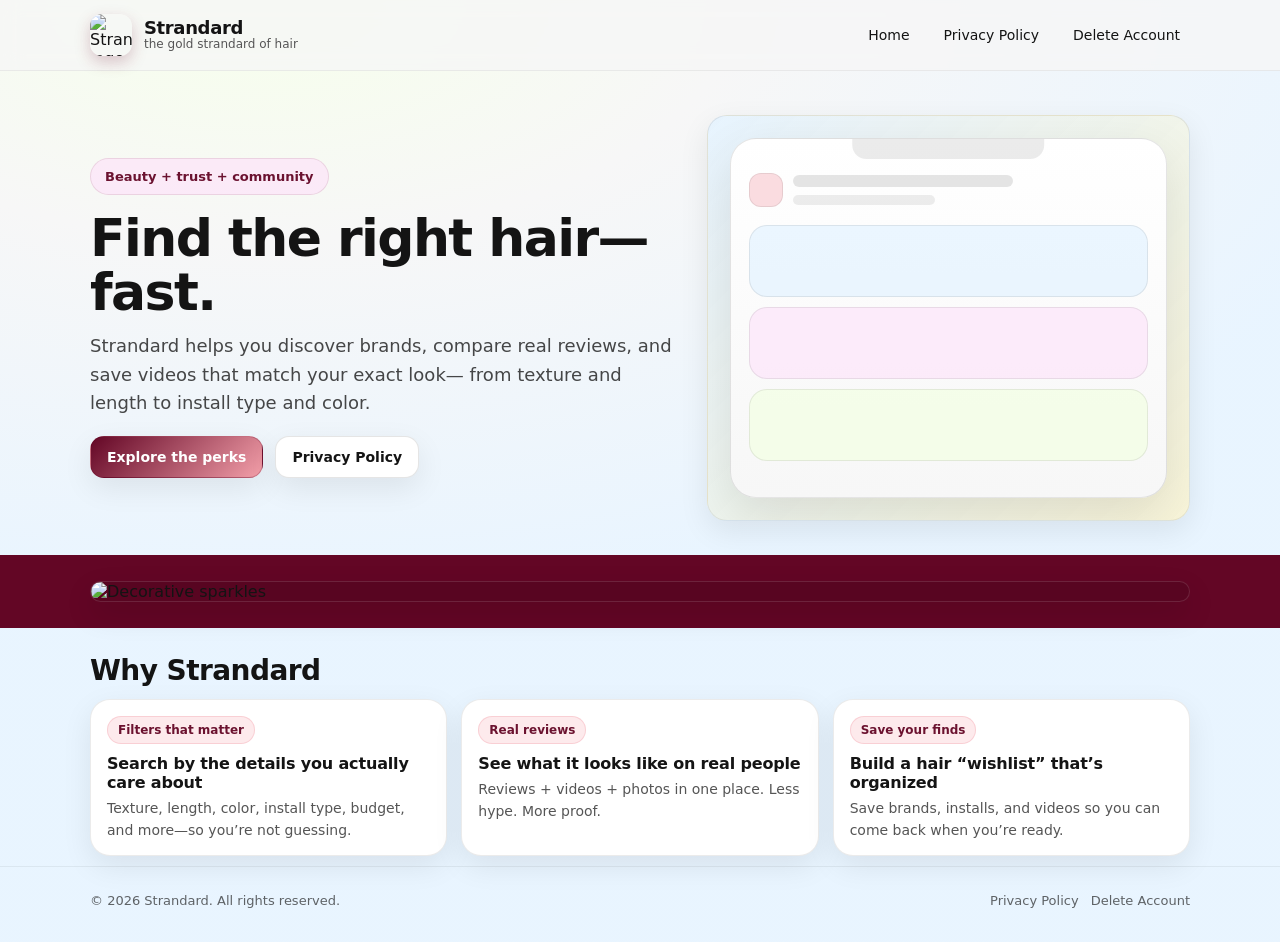
==== commit 099225af: "visual fix" ====
--- a/index.html
+++ b/index.html
@@ -3,207 +3,117 @@
 <head>
   <meta charset="utf-8" />
   <meta name="viewport" content="width=device-width, initial-scale=1" />
-  <meta name="theme-color" content="#630625" />
-  <link rel="preconnect" href="https://fonts.googleapis.com">
-  <link rel="preconnect" href="https://fonts.gstatic.com" crossorigin>
-  <link href="https://fonts.googleapis.com/css2?family=DM+Sans:wght@400;500;700;800&display=swap" rel="stylesheet">
-  <link rel="icon" type="image/png" href="/assets/icon-only.png?v=1">
-  <link rel="shortcut icon" type="image/png" href="/assets/icon-only.png?v=1">
-  <link rel="apple-touch-icon" href="/assets/icon-only.png?v=1">
-  <link rel="stylesheet" href="/styles.css" />
-<title>Strandard</title>
+  <title>Strandard</title>
+  <meta name="description" content="Strandard – the gold strandard of hair."/>
+  <link rel="icon" href="/assets/logo.svg" type="image/svg+xml">
+  <link rel="stylesheet" href="/css/styles.css" />
+  <script src="/js/app.js" defer></script>
 </head>
 <body>
-<header class="topbar">
+  <header>
+    <div class="container">
+      <div class="nav">
+        <a class="brand" href="/" aria-label="Go to Strandard home">
+          <img src="/assets/logo.svg" alt="Strandard logo" />
+          <div class="wordmark">
+            <div class="title">Strandard</div>
+            <div class="sub">the gold strandard of hair</div>
+          </div>
+        </a>
+        <nav class="links" aria-label="Primary">
+          <a data-nav href="/">Home</a>
+          <a data-nav href="/privacy-policy">Privacy Policy</a>
+          <a data-nav href="/delete-account">Delete Account</a>
+        </nav>
+      </div>
+    </div>
+  </header>
+  
+<main class="hero">
   <div class="container">
-    <div class="nav">
-      <a class="brand" href="/index.html" aria-label="Strandard home">
-        <img src="/assets/icon-only.png" alt="Strandard logo">
-      </a>
-      <nav class="navlinks" aria-label="Primary">
-        <a class="active" href="/index.html">Home</a>
-        <a class="" href="/privacy-policy/">Privacy Policy</a>
-        <a class="" href="/delete-account.html">Delete Account</a>
-      </nav>
-    </div>
-  </div>
-</header>
-<main>
-  <section class="hero">
-    <div class="container">
-      <div class="heroGrid">
-        <div>
-          <div class="kicker">＊ HI GIRLIES!</div>
-          <h1 class="h1 hero-reveal" data-hr="0">A hair brand review<br/>app built for women<br/>by women</h1>
-          <p class="lede hero-reveal" data-hr="1">
-            Instead of relying on scattered videos, biased reviews, or brand claims, Strandard brings together tutorials,
-            real-world wear tests, and visual proof in one organized place. See how hair extensions look, feel, install,
-            and hold up over time before you buy.
-          </p>
-          <div class="badges hero-reveal" data-hr="2" aria-label="Download badges">
-            <a href="#" aria-label="Download on the App Store">
-              <img src="/assets/app-store-badge.png" alt="Download on the App Store">
-            </a>
-            <a href="#" aria-label="Get it on Google Play">
-              <img src="/assets/google-play-badge.png" alt="Get it on Google Play">
-            </a>
-          </div>
+    <div class="hero-grid">
+      <div>
+        <div class="h-eyebrow">Beauty + trust + community</div>
+        <h1>Find the right hair—fast.</h1>
+        <p class="lede">
+          Strandard helps you discover brands, compare real reviews, and save videos that match your exact look—
+          from texture and length to install type and color.
+        </p>
+        <div class="cta-row">
+          <a class="btn primary" href="#perks">Explore the perks</a>
+          <a class="btn" href="/privacy-policy">Privacy Policy</a>
         </div>
+      </div>
 
-        <div class="heroArt">
-          <div class="phoneWrap">
-            <!-- decorative icons (randomly placed) -->
-            <img class="decorIcon decorSparklesTop" src="/assets/decor-sparkles-pink.png" alt="" aria-hidden="true">
-            <img class="decorIcon decorLightning" src="/assets/decor-lightning.png" alt="" aria-hidden="true">
+      <div class="phone-card" aria-label="Phone mockup and hover orbit">
+        <div class="circle-orbit" aria-hidden="true"></div>
+        <div class="phone-mock" aria-hidden="true">
+          <div class="phone-notch"></div>
+          <div style="padding:34px 18px 18px;">
+            <div style="display:flex; gap:10px; align-items:center;">
+              <div style="width:34px; height:34px; border-radius:12px; background:rgba(243,159,169,.35); border:1px solid rgba(0,0,0,.08);"></div>
+              <div style="flex:1">
+                <div style="height:12px; width:62%; background:rgba(0,0,0,.10); border-radius:999px;"></div>
+                <div style="height:10px; width:40%; background:rgba(0,0,0,.07); border-radius:999px; margin-top:8px;"></div>
+              </div>
+            </div>
 
-            
-<svg class="badgeSpin hero-reveal" data-hr="4" viewBox="0 0 140 140" role="img" aria-label="Join badge">
-  <circle cx="70" cy="70" r="60" fill="#FFF5C9" stroke="#1C1C1C" stroke-width="3"/>
-  <defs>
-    <path id="textCircle" d="M70,70 m-46,0 a46,46 0 1,1 92,0 a46,46 0 1,1 -92,0"/>
-  </defs>
-  <text font-family="DM Sans, system-ui, sans-serif" font-size="11.5" font-weight="700" fill="#1C1C1C" letter-spacing="1.2">
-    <textPath href="#textCircle" startOffset="50%" text-anchor="middle">
-      DOWNLOAD ME • I'M FREE • JOIN ME • DOWNLOAD ME • I'M FREE • JOIN ME •
-    </textPath>
-  </text>
-  <!-- center arrow -->
-  <g transform="translate(70 70)">
-    <circle r="20" fill="#F39FA9" stroke="#1C1C1C" stroke-width="3"/>
-    <path d="M0-8v16" stroke="#1C1C1C" stroke-width="3" stroke-linecap="round"/>
-    <path d="M-6 4l6 6 6-6" stroke="#1C1C1C" stroke-width="3" fill="none" stroke-linecap="round" stroke-linejoin="round"/>
-  </g>
-</svg>
-</div>
-
-            <img class="phone hero-reveal" data-hr="3" src="/assets/Strandard-Phone.png" alt="Strandard app preview on phone">
+            <div style="margin-top:18px; display:grid; gap:10px;">
+              <div style="height:72px; border-radius:18px; background:rgba(227,242,255,.7); border:1px solid rgba(0,0,0,.08);"></div>
+              <div style="height:72px; border-radius:18px; background:rgba(253,228,249,.7); border:1px solid rgba(0,0,0,.08);"></div>
+              <div style="height:72px; border-radius:18px; background:rgba(243,255,227,.7); border:1px solid rgba(0,0,0,.08);"></div>
+            </div>
           </div>
         </div>
       </div>
     </div>
-  </section>
+  </div>
+</main>
 
-  <section class="section sectionPink">
-    <img class="decorIcon decorSparklesPerks" src="/assets/decor-sparkles-burgundy.png" alt="" aria-hidden="true">
-    <img class="decorIcon decorSparklesPerks2" src="/assets/decor-sparkles-pink.png" alt="" aria-hidden="true">
+<section class="sparkle-band" aria-label="Decorative sparkles">
+  <div class="container">
+    <div class="sparkle-wrap">
+      <img src="/assets/decor-sparkles-burgandy.png" alt="Decorative sparkles" loading="lazy" />
+    </div>
+  </div>
+</section>
+
+<section id="perks" class="section">
+  <div class="container">
+    <h2>Why Strandard</h2>
+    <div class="perks">
+      <article class="card" data-reveal="card">
+        <span class="tag">Filters that matter</span>
+        <h3>Search by the details you actually care about</h3>
+        <p>Texture, length, color, install type, budget, and more—so you’re not guessing.</p>
+      </article>
+      <article class="card" data-reveal="card">
+        <span class="tag">Real reviews</span>
+        <h3>See what it looks like on real people</h3>
+        <p>Reviews + videos + photos in one place. Less hype. More proof.</p>
+      </article>
+      <article class="card" data-reveal="card">
+        <span class="tag">Save your finds</span>
+        <h3>Build a hair “wishlist” that’s organized</h3>
+        <p>Save brands, installs, and videos so you can come back when you’re ready.</p>
+      </article>
+    </div>
+  </div>
+</section>
+
+  <footer>
     <div class="container">
-      <div class="center"><div class="pillTag">＊ PERKS</div></div>
-      <h2 class="sectionTitle">The Perks of Joining Us</h2>
-
-      <div class="perkGrid" aria-label="Perks">
-        <article class="card reveal" data-index="0">
-          <div class="iconBubble" aria-hidden="true">
-            <!-- puzzle icon -->
-            <svg width="30" height="30" viewBox="0 0 24 24" fill="none" stroke="#1C1C1C" stroke-width="2.4" stroke-linecap="round" stroke-linejoin="round" aria-hidden="true">
-              <path d="M8 4h3a2 2 0 1 1 4 0h3a2 2 0 0 1 2 2v3a2 2 0 1 0 0 4v3a2 2 0 0 1-2 2h-3a2 2 0 1 1-4 0H8a2 2 0 0 1-2-2v-3a2 2 0 1 0 0-4V6a2 2 0 0 1 2-2z"/>
-            </svg>
-          </div>
-          <div>
-            <h3>No more guesswork</h3>
-            <p>Find extensions that actually match your texture.</p>
-          </div>
-        </article>
-
-        <article class="card tint-mint reveal" data-index="1">
-          <div class="iconBubble" aria-hidden="true">
-            <!-- search icon -->
-            <svg width="28" height="28" viewBox="0 0 24 24" fill="none" stroke="#1C1C1C" stroke-width="2" stroke-linecap="round" stroke-linejoin="round">
-              <circle cx="11" cy="11" r="7"></circle>
-              <path d="M21 21l-4.3-4.3"></path>
-            </svg>
-          </div>
-          <div>
-            <h3>Filters that actually make sense</h3>
-            <p>Search by length, curl pattern, density, color.</p>
-          </div>
-        </article>
-
-        <article class="card tint-lav reveal" data-index="2">
-          <div class="iconBubble" aria-hidden="true">
-            <!-- gift icon -->
-            <svg width="28" height="28" viewBox="0 0 24 24" fill="none" stroke="#1C1C1C" stroke-width="2" stroke-linecap="round" stroke-linejoin="round">
-              <path d="M20 12v10H4V12"></path>
-              <path d="M2 7h20v5H2z"></path>
-              <path d="M12 22V7"></path>
-              <path d="M12 7H7.5a2.5 2.5 0 1 1 0-5C10 2 12 7 12 7z"></path>
-              <path d="M12 7h4.5a2.5 2.5 0 1 0 0-5C14 2 12 7 12 7z"></path>
-            </svg>
-          </div>
-          <div>
-            <h3>Your hair profile, your algorithm</h3>
-            <p>Personalized brand picks built for you.</p>
-          </div>
-        </article>
-
-        <article class="card tint-blue reveal" data-index="3">
-          <div class="iconBubble" aria-hidden="true">
-            <!-- glowing hair icon -->
-            <svg width="30" height="30" viewBox="0 0 24 24" fill="none" stroke="#1C1C1C" stroke-width="2.2" stroke-linecap="round" stroke-linejoin="round" aria-hidden="true">
-              <!-- flowing hair -->
-              <path d="M6 8c2-3 5-4 8-4 4 0 7 2 8 6" />
-              <path d="M5 12c2-2 4-3 7-3 5 0 8 3 9 8" />
-              <path d="M4 16c2-1 4-2 6-2 6 0 9 3 10 6" />
-              <!-- glow sparkles -->
-              <path d="M8 5l.6 1.6L10 7.2l-1.4.6L8 9.4 7.4 7.8 6 7.2l1.4-.6L8 5z" fill="#FFF5C9"/>
-            </svg>
-          </div>
-          <div>
-            <h3>Real reviews, real installs</h3>
-            <p>See what brands look like on real people.</p>
-          </div>
-        </article>
+      <div class="footer-row">
+        <div>© <span id="y"></span> Strandard. All rights reserved.</div>
+        <div style="display:flex; gap:12px; flex-wrap:wrap;">
+          <a href="/privacy-policy">Privacy Policy</a>
+          <a href="/delete-account">Delete Account</a>
+        </div>
       </div>
     </div>
-  </section>
-
-  <section class="section contactSection contactBg">
-    <div class="container">
-      <img class="decorIcon decorEnvelope" src="/assets/decor-envelope.png" alt="" aria-hidden="true">
-
-      <div class="panel">
-        <div class="center"><div class="pillTag">＊ CONTACT</div></div>
-        <h2>Have some questions?<br/>Slide in our dms!</h2>
-
-        <form id="contactForm" class="formGrid" action="#" method="post" novalidate>
-          <div class="field">
-            <label for="name">Name</label>
-            <input id="name" name="name" placeholder="Your name *" required />
-          </div>
-          <div class="field">
-            <label for="email">Email</label>
-            <input id="email" name="email" type="email" placeholder="Email address *" required />
-          </div>
-          <div class="field full">
-            <label for="message">Message</label>
-            <textarea id="message" name="message" placeholder="How can we help?" required></textarea>
-          </div>
-          <div class="field full submitRow">
-            <button class="btn" type="submit">Submit</button>
-            <div id="contactStatus" class="formStatus" aria-live="polite"></div>
-          </div>
-        </form>
-      </div>
-
-      <img class="decorIcon decorClouds" src="/assets/decor-clouds.png" alt="" aria-hidden="true">
-    </div>
-  </section>
-</main>
-<footer class="footer">
-  <div class="container">
-    <div class="footerGrid">
-      <div class="footerLogo">
-        <img src="/assets/icon-only.png" alt="Strandard logo">
-      </div>
-      <div class="footerLinks">
-        <a href="/index.html">Homepage</a>
-        <a href="/privacy-policy/">Privacy Policy</a>
-        <a href="/delete-account.html">Delete Account</a>
-      </div>
-      <div></div>
-    </div>
-    <div class="copy">© 2026 Strandard</div>
-  </div>
-</footer>
-<script src="/script.js"></script>
+  </footer>
+  <script>
+    document.getElementById('y').textContent = new Date().getFullYear();
+  </script>
 </body>
 </html>
--- a/css/styles.css
+++ b/css/styles.css
@@ -0,0 +1,488 @@
+/* Strandard Production Styles
+   Brand colors:
+   - Dark Crimson: #630625
+   - Soft Rose:   #F39FA9
+   - Light Gray:  #F7F7F7
+   - Sky:         #E3F2FF
+   - Pink Tint:   #FDE4F9
+   - Mint Tint:   #F3FFE3
+   - Butter:      #FFF5C9
+*/
+
+:root{
+  --crimson:#630625;
+  --rose:#F39FA9;
+  --bg:#F7F7F7;
+  --sky:#E3F2FF;
+  --pink:#FDE4F9;
+  --mint:#F3FFE3;
+  --butter:#FFF5C9;
+  --text:#141414;
+  --muted:#555;
+  --card:#ffffff;
+  --shadow: 0 10px 30px rgba(0,0,0,.08);
+  --radius: 20px;
+  --max: 1100px;
+}
+
+/* Fonts: Cabinet Grotesk (headline) + DM Sans (body)
+   If you have local font files, drop them in /assets/fonts and add @font-face rules.
+*/
+@import url("https://fonts.googleapis.com/css2?family=DM+Sans:wght@400;500;600;700&display=swap");
+
+/* Cabinet Grotesk fallback stack */
+@font-face{
+  font-family: "Cabinet Grotesk Fallback";
+  src: local("Cabinet Grotesk"), local("CabinetGrotesk");
+  font-weight: 100 900;
+  font-style: normal;
+  font-display: swap;
+}
+
+*{ box-sizing:border-box; }
+html,body{ margin:0; padding:0; }
+body{
+  font-family: "DM Sans", system-ui, -apple-system, Segoe UI, Roboto, Arial, sans-serif;
+  color:var(--text);
+  background: radial-gradient(1200px 600px at 20% 0%, rgba(243,255,227,.7) 0%, rgba(247,247,247,1) 40%, rgba(227,242,255,.8) 100%);
+}
+
+a{ color:inherit; text-decoration:none; }
+a:hover{ text-decoration:underline; }
+
+.container{
+  width: min(var(--max), calc(100% - 40px));
+  margin: 0 auto;
+}
+
+header{
+  position: sticky;
+  top: 0;
+  z-index: 10;
+  background: rgba(247,247,247,.78);
+  backdrop-filter: blur(10px);
+  border-bottom: 1px solid rgba(0,0,0,.06);
+}
+
+.nav{
+  display:flex;
+  align-items:center;
+  justify-content:space-between;
+  padding: 14px 0;
+  gap: 12px;
+}
+
+.brand{
+  display:flex;
+  align-items:center;
+  gap: 12px;
+  min-width: 220px;
+}
+.brand img{
+  width: 42px;
+  height: 42px;
+  border-radius: 12px;
+  box-shadow: 0 6px 16px rgba(99,6,37,.22);
+}
+.brand .wordmark{
+  display:flex;
+  flex-direction:column;
+  line-height:1.05;
+}
+.brand .wordmark .title{
+  font-family: "Cabinet Grotesk Fallback", "DM Sans", system-ui, sans-serif;
+  font-weight: 800;
+  letter-spacing: -0.02em;
+  font-size: 18px;
+}
+.brand .wordmark .sub{
+  font-size: 12px;
+  color: var(--muted);
+}
+
+.links{
+  display:flex;
+  align-items:center;
+  gap: 14px;
+  flex-wrap: wrap;
+  justify-content:flex-end;
+}
+.links a{
+  font-size: 14px;
+  padding: 8px 10px;
+  border-radius: 999px;
+  transition: background .2s ease, transform .2s ease;
+}
+.links a:hover{
+  background: rgba(243,255,227,.7);
+  transform: translateY(-1px);
+}
+
+.hero{
+  padding: 44px 0 24px;
+}
+.hero-grid{
+  display:grid;
+  grid-template-columns: 1.1fr .9fr;
+  gap: 26px;
+  align-items:center;
+}
+@media (max-width: 900px){
+  .hero-grid{ grid-template-columns: 1fr; }
+}
+
+.h-eyebrow{
+  display:inline-flex;
+  gap: 10px;
+  align-items:center;
+  padding: 10px 14px;
+  border-radius: 999px;
+  background: rgba(253,228,249,.75);
+  border: 1px solid rgba(99,6,37,.10);
+  color: rgba(99,6,37,.95);
+  font-weight: 600;
+  font-size: 13px;
+}
+
+h1{
+  font-family: "Cabinet Grotesk Fallback", "DM Sans", system-ui, sans-serif;
+  font-weight: 900;
+  letter-spacing: -0.03em;
+  font-size: 52px;
+  line-height: 1.05;
+  margin: 16px 0 12px;
+}
+@media (max-width: 520px){
+  h1{ font-size: 40px; }
+}
+
+.lede{
+  font-size: 18px;
+  color: rgba(20,20,20,.78);
+  line-height: 1.6;
+  margin: 0 0 18px;
+  max-width: 58ch;
+}
+
+.cta-row{
+  display:flex;
+  gap: 12px;
+  flex-wrap:wrap;
+  margin-top: 14px;
+}
+.btn{
+  display:inline-flex;
+  align-items:center;
+  justify-content:center;
+  gap: 10px;
+  padding: 12px 16px;
+  border-radius: 14px;
+  border: 1px solid rgba(0,0,0,.10);
+  background: var(--card);
+  box-shadow: var(--shadow);
+  font-weight: 700;
+  font-size: 14px;
+  transition: transform .2s ease, box-shadow .2s ease;
+}
+.btn:hover{ transform: translateY(-2px); text-decoration:none; box-shadow: 0 14px 34px rgba(0,0,0,.12); }
+.btn.primary{
+  background: linear-gradient(135deg, rgba(99,6,37,1) 0%, rgba(243,159,169,1) 100%);
+  border-color: rgba(99,6,37,.25);
+  color: white;
+}
+
+.phone-card{
+  position:relative;
+  border-radius: var(--radius);
+  background: linear-gradient(135deg, rgba(227,242,255,.8), rgba(255,245,201,.7));
+  border: 1px solid rgba(0,0,0,.08);
+  box-shadow: var(--shadow);
+  padding: 22px;
+  overflow:hidden;
+  min-height: 360px;
+}
+.phone-mock{
+  height: 360px;
+  border-radius: 26px;
+  background: linear-gradient(180deg, rgba(255,255,255,1) 0%, rgba(247,247,247,1) 100%);
+  border: 1px solid rgba(0,0,0,.10);
+  box-shadow: 0 18px 50px rgba(0,0,0,.10);
+  position:relative;
+}
+.phone-notch{
+  width: 44%;
+  height: 20px;
+  border-radius: 0 0 14px 14px;
+  background: rgba(0,0,0,.08);
+  position:absolute;
+  top:0;
+  left: 50%;
+  transform: translateX(-50%);
+}
+.circle-orbit{
+  position:absolute;
+  width: 120px;
+  height: 120px;
+  border-radius: 999px;
+  border: 2px solid rgba(99,6,37,.20);
+  top: 26px;
+  right: 26px;
+  display:grid;
+  place-items:center;
+  background: rgba(253,228,249,.55);
+  transition: transform .35s ease;
+}
+.circle-orbit::after{
+  content:"";
+  width: 14px;
+  height: 14px;
+  border-radius: 999px;
+  background: var(--crimson);
+  box-shadow: 0 10px 24px rgba(99,6,37,.25);
+}
+.phone-card:hover .circle-orbit{
+  transform: rotate(140deg);
+}
+
+.section{
+  padding: 26px 0 10px;
+}
+.section h2{
+  font-family: "Cabinet Grotesk Fallback", "DM Sans", system-ui, sans-serif;
+  font-weight: 900;
+  letter-spacing: -0.02em;
+  font-size: 28px;
+  margin: 0 0 12px;
+}
+
+.perks{
+  display:grid;
+  grid-template-columns: repeat(3, 1fr);
+  gap: 14px;
+}
+@media (max-width: 900px){
+  .perks{ grid-template-columns: 1fr; }
+}
+.card{
+  cursor: default;
+  background: var(--card);
+  border: 1px solid rgba(0,0,0,.08);
+  border-radius: var(--radius);
+  box-shadow: var(--shadow);
+  padding: 16px 16px 14px;
+  opacity: 0;
+  transform: translateY(14px);
+  transition: opacity .55s ease, transform .55s ease;
+}
+.card.visible{
+  opacity: 1;
+  transform: translateY(0);
+}
+.card .tag{
+  display:inline-block;
+  font-size: 12px;
+  font-weight: 700;
+  color: rgba(99,6,37,.95);
+  background: rgba(243,159,169,.22);
+  border: 1px solid rgba(243,159,169,.35);
+  padding: 6px 10px;
+  border-radius: 999px;
+}
+.card h3{
+  margin: 10px 0 6px;
+  font-size: 16px;
+  letter-spacing: -0.01em;
+}
+.card p{
+  margin: 0;
+  color: rgba(20,20,20,.72);
+  line-height: 1.55;
+  font-size: 14px;
+}
+
+/* Content pages */
+.page{
+  padding: 28px 0 50px;
+}
+.page h1{
+  font-size: 38px;
+  margin-top: 0;
+}
+.page .meta{
+  color: rgba(20,20,20,.65);
+  font-size: 13px;
+  margin-bottom: 18px;
+}
+.prose{
+  background: rgba(255,255,255,.92);
+  border: 1px solid rgba(0,0,0,.08);
+  border-radius: var(--radius);
+  box-shadow: var(--shadow);
+  padding: 18px 18px 14px;
+}
+.prose h2{
+  font-size: 18px;
+  margin: 18px 0 10px;
+  font-family: "Cabinet Grotesk Fallback", "DM Sans", system-ui, sans-serif;
+  letter-spacing: -0.01em;
+}
+.prose p, .prose li{
+  line-height: 1.7;
+  color: rgba(20,20,20,.78);
+  font-size: 14.5px;
+}
+.prose ul{ padding-left: 18px; }
+
+.notice{
+  border-radius: 14px;
+  background: rgba(227,242,255,.75);
+  border: 1px solid rgba(0,0,0,.08);
+  padding: 12px 14px;
+  font-size: 14px;
+}
+
+.form{
+  display:grid;
+  gap: 10px;
+  margin-top: 14px;
+}
+.input{
+  width: 100%;
+  padding: 12px 12px;
+  border-radius: 14px;
+  border: 1px solid rgba(0,0,0,.12);
+  background: white;
+  font-size: 14px;
+}
+.small{
+  font-size: 13px;
+  color: rgba(20,20,20,.70);
+}
+
+footer{
+  padding: 26px 0 34px;
+  border-top: 1px solid rgba(0,0,0,.06);
+  color: rgba(20,20,20,.65);
+  font-size: 13px;
+}
+.footer-row{
+  display:flex;
+  align-items:center;
+  justify-content:space-between;
+  gap: 10px;
+  flex-wrap:wrap;
+}
+
+/* Decorative sparkle band */
+.sparkle-band{
+  background: var(--crimson);
+  padding: 26px 0;
+  margin-top: 10px;
+}
+.sparkle-band .sparkle-wrap{
+  border-radius: var(--radius);
+  overflow: hidden;
+  border: 1px solid rgba(255,255,255,.12);
+  background: rgba(0,0,0,.10);
+  box-shadow: 0 12px 30px rgba(0,0,0,.12);
+}
+.sparkle-band img{
+  display:block;
+  width:100%;
+  height:auto;
+}
+
+/* Custom cursors */
+body{
+  cursor: url("/assets/pointer.png") 6 6, auto;
+}
+a, button, .btn, [role="button"]{
+  cursor: url("/assets/select.png") 6 6, pointer;
+}
+input, textarea, [contenteditable="true"]{
+  cursor: url("/assets/text.png") 6 16, text;
+}
+/* Perk cards should not look clickable */
+.card, .card *{
+  cursor: inherit;
+}
+
+/* Redesigned legal pages to match homepage */
+.page-hero{
+  padding: 34px 0 18px;
+}
+.page-hero .wrap{
+  border-radius: var(--radius);
+  background: linear-gradient(135deg, rgba(99,6,37,1) 0%, rgba(243,159,169,.90) 100%);
+  border: 1px solid rgba(0,0,0,.10);
+  box-shadow: 0 18px 50px rgba(0,0,0,.12);
+  color: white;
+  padding: 22px 20px;
+  position: relative;
+  overflow:hidden;
+}
+.page-hero .wrap::after{
+  content:"";
+  position:absolute;
+  inset:-120px -160px auto auto;
+  width: 360px;
+  height: 360px;
+  border-radius: 999px;
+  background: rgba(253,228,249,.22);
+  border: 2px solid rgba(255,255,255,.10);
+  transform: rotate(18deg);
+}
+.page-hero h1{
+  font-size: 40px;
+  margin: 0 0 8px;
+  position: relative;
+}
+.page-hero p{
+  margin: 0;
+  max-width: 70ch;
+  color: rgba(255,255,255,.88);
+  line-height: 1.6;
+  position: relative;
+  font-size: 15.5px;
+}
+.legal-layout{
+  display:grid;
+  grid-template-columns: 1fr 320px;
+  gap: 16px;
+  align-items:start;
+  margin-top: 14px;
+}
+@media (max-width: 900px){
+  .legal-layout{ grid-template-columns: 1fr; }
+}
+.sidecard{
+  background: rgba(255,255,255,.92);
+  border: 1px solid rgba(0,0,0,.08);
+  border-radius: var(--radius);
+  box-shadow: var(--shadow);
+  padding: 14px;
+}
+.sidecard .k{
+  font-weight: 800;
+  margin: 0 0 8px;
+  font-family: "Cabinet Grotesk Fallback", "DM Sans", system-ui, sans-serif;
+  letter-spacing: -0.01em;
+}
+.sidecard .v{
+  margin: 0;
+  color: rgba(20,20,20,.72);
+  line-height: 1.6;
+  font-size: 14px;
+}
+.badge{
+  display:inline-flex;
+  align-items:center;
+  gap: 8px;
+  padding: 8px 10px;
+  border-radius: 999px;
+  background: rgba(243,255,227,.85);
+  border: 1px solid rgba(0,0,0,.08);
+  color: rgba(99,6,37,.95);
+  font-weight: 700;
+  font-size: 12.5px;
+}
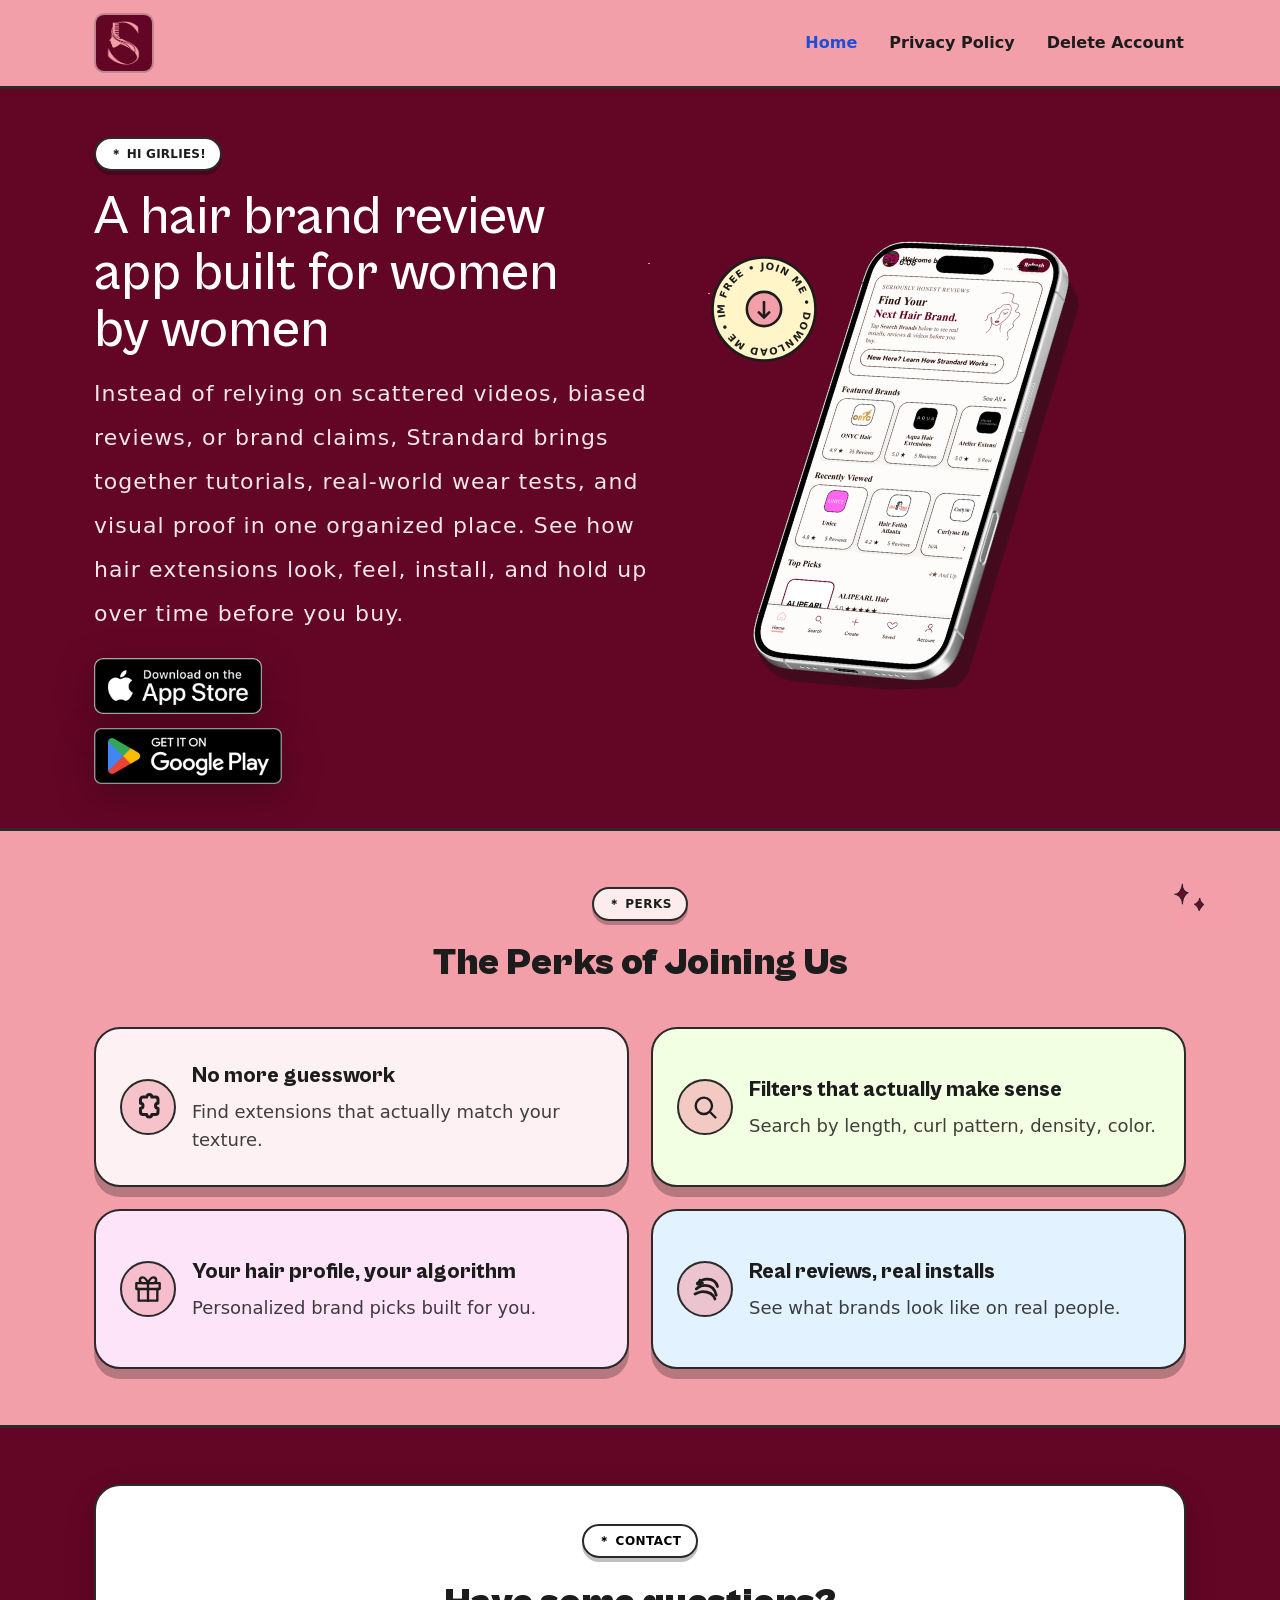
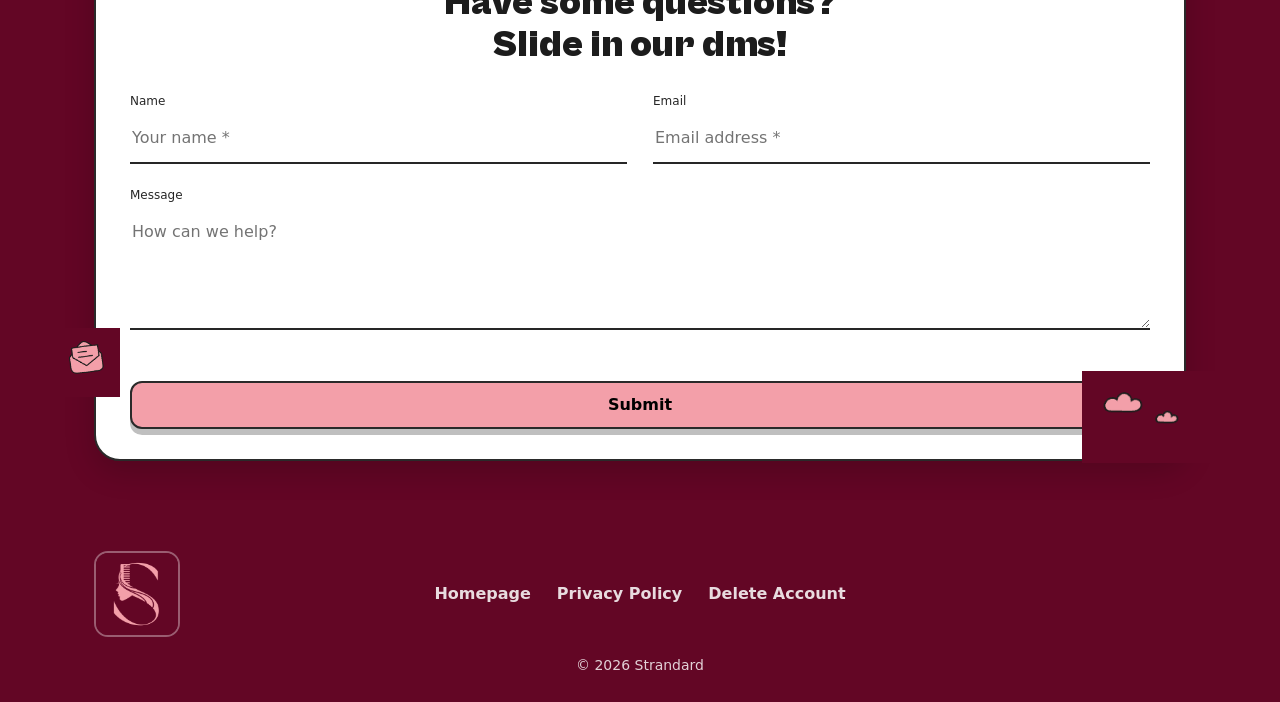
==== commit d0ac11f3: "visual fix" ====
--- a/index.html
+++ b/index.html
@@ -3,117 +3,207 @@
 <head>
   <meta charset="utf-8" />
   <meta name="viewport" content="width=device-width, initial-scale=1" />
-  <title>Strandard</title>
-  <meta name="description" content="Strandard – the gold strandard of hair."/>
-  <link rel="icon" href="/assets/logo.svg" type="image/svg+xml">
-  <link rel="stylesheet" href="/css/styles.css" />
-  <script src="/js/app.js" defer></script>
+  <meta name="theme-color" content="#630625" />
+  <link rel="preconnect" href="https://fonts.googleapis.com">
+  <link rel="preconnect" href="https://fonts.gstatic.com" crossorigin>
+  <link href="https://fonts.googleapis.com/css2?family=DM+Sans:wght@400;500;700;800&display=swap" rel="stylesheet">
+  <link rel="icon" type="image/png" href="/assets/icon-only.png?v=1">
+  <link rel="shortcut icon" type="image/png" href="/assets/icon-only.png?v=1">
+  <link rel="apple-touch-icon" href="/assets/icon-only.png?v=1">
+  <link rel="stylesheet" href="/styles.css" />
+<title>Strandard</title>
 </head>
 <body>
-  <header>
+<header class="topbar">
+  <div class="container">
+    <div class="nav">
+      <a class="brand" href="/" aria-label="Strandard home">
+        <img src="/assets/icon-only.png" alt="Strandard logo">
+      </a>
+      <nav class="navlinks" aria-label="Primary">
+        <a class="active" href="/">Home</a>
+        <a class="" href="/privacy-policy/">Privacy Policy</a>
+        <a class="" href="/delete-account/">Delete Account</a>
+      </nav>
+    </div>
+  </div>
+</header>
+<main>
+  <section class="hero">
+    <img class="decorIcon decorSparklesHero" src="/assets/decor-sparkles-burgundy.png" alt="" aria-hidden="true">
     <div class="container">
-      <div class="nav">
-        <a class="brand" href="/" aria-label="Go to Strandard home">
-          <img src="/assets/logo.svg" alt="Strandard logo" />
-          <div class="wordmark">
-            <div class="title">Strandard</div>
-            <div class="sub">the gold strandard of hair</div>
-          </div>
-        </a>
-        <nav class="links" aria-label="Primary">
-          <a data-nav href="/">Home</a>
-          <a data-nav href="/privacy-policy">Privacy Policy</a>
-          <a data-nav href="/delete-account">Delete Account</a>
-        </nav>
-      </div>
-    </div>
-  </header>
-  
-<main class="hero">
+      <div class="heroGrid">
+        <div>
+          <div class="kicker">＊ HI GIRLIES!</div>
+          <h1 class="h1 hero-reveal" data-hr="0">A hair brand review<br/>app built for women<br/>by women</h1>
+          <p class="lede hero-reveal" data-hr="1">
+            Instead of relying on scattered videos, biased reviews, or brand claims, Strandard brings together tutorials,
+            real-world wear tests, and visual proof in one organized place. See how hair extensions look, feel, install,
+            and hold up over time before you buy.
+          </p>
+          <div class="badges hero-reveal" data-hr="2" aria-label="Download badges">
+            <a href="#" aria-label="Download on the App Store">
+              <img src="/assets/app-store-badge.png" alt="Download on the App Store">
+            </a>
+            <a href="#" aria-label="Get it on Google Play">
+              <img src="/assets/google-play-badge.png" alt="Get it on Google Play">
+            </a>
+          </div>
+        </div>
+
+        <div class="heroArt">
+          <div class="phoneWrap">
+            <!-- decorative icons (randomly placed) -->
+            <img class="decorIcon decorSparklesTop" src="/assets/decor-sparkles-pink.png" alt="" aria-hidden="true">
+            <img class="decorIcon decorLightning" src="/assets/decor-lightning.png" alt="" aria-hidden="true">
+
+            
+<svg class="badgeSpin hero-reveal" data-hr="4" viewBox="0 0 140 140" role="img" aria-label="Join badge">
+  <circle cx="70" cy="70" r="60" fill="#FFF5C9" stroke="#1C1C1C" stroke-width="3"/>
+  <defs>
+    <path id="textCircle" d="M70,70 m-46,0 a46,46 0 1,1 92,0 a46,46 0 1,1 -92,0"/>
+  </defs>
+  <text font-family="DM Sans, system-ui, sans-serif" font-size="11.5" font-weight="700" fill="#1C1C1C" letter-spacing="1.2">
+    <textPath href="#textCircle" startOffset="50%" text-anchor="middle">
+      DOWNLOAD ME • I'M FREE • JOIN ME • DOWNLOAD ME • I'M FREE • JOIN ME •
+    </textPath>
+  </text>
+  <!-- center arrow -->
+  <g transform="translate(70 70)">
+    <circle r="20" fill="#F39FA9" stroke="#1C1C1C" stroke-width="3"/>
+    <path d="M0-8v16" stroke="#1C1C1C" stroke-width="3" stroke-linecap="round"/>
+    <path d="M-6 4l6 6 6-6" stroke="#1C1C1C" stroke-width="3" fill="none" stroke-linecap="round" stroke-linejoin="round"/>
+  </g>
+</svg>
+</div>
+
+            <img class="phone hero-reveal" data-hr="3" src="/assets/Strandard-Phone.png" alt="Strandard app preview on phone">
+          </div>
+        </div>
+      </div>
+    </div>
+  </section>
+
+  <section class="section sectionPink">
+        <img class="decorIcon decorSparklesPerks2" src="/assets/decor-sparkles-pink.png" alt="" aria-hidden="true">
+    <div class="container">
+      <div class="center"><div class="pillTag">＊ PERKS</div></div>
+      <h2 class="sectionTitle">The Perks of Joining Us</h2>
+
+      <div class="perkGrid" aria-label="Perks">
+        <article class="card reveal" data-index="0">
+          <div class="iconBubble" aria-hidden="true">
+            <!-- puzzle icon -->
+            <svg width="30" height="30" viewBox="0 0 24 24" fill="none" stroke="#1C1C1C" stroke-width="2.4" stroke-linecap="round" stroke-linejoin="round" aria-hidden="true">
+              <path d="M8 4h3a2 2 0 1 1 4 0h3a2 2 0 0 1 2 2v3a2 2 0 1 0 0 4v3a2 2 0 0 1-2 2h-3a2 2 0 1 1-4 0H8a2 2 0 0 1-2-2v-3a2 2 0 1 0 0-4V6a2 2 0 0 1 2-2z"/>
+            </svg>
+          </div>
+          <div>
+            <h3>No more guesswork</h3>
+            <p>Find extensions that actually match your texture.</p>
+          </div>
+        </article>
+
+        <article class="card tint-mint reveal" data-index="1">
+          <div class="iconBubble" aria-hidden="true">
+            <!-- search icon -->
+            <svg width="28" height="28" viewBox="0 0 24 24" fill="none" stroke="#1C1C1C" stroke-width="2" stroke-linecap="round" stroke-linejoin="round">
+              <circle cx="11" cy="11" r="7"></circle>
+              <path d="M21 21l-4.3-4.3"></path>
+            </svg>
+          </div>
+          <div>
+            <h3>Filters that actually make sense</h3>
+            <p>Search by length, curl pattern, density, color.</p>
+          </div>
+        </article>
+
+        <article class="card tint-lav reveal" data-index="2">
+          <div class="iconBubble" aria-hidden="true">
+            <!-- gift icon -->
+            <svg width="28" height="28" viewBox="0 0 24 24" fill="none" stroke="#1C1C1C" stroke-width="2" stroke-linecap="round" stroke-linejoin="round">
+              <path d="M20 12v10H4V12"></path>
+              <path d="M2 7h20v5H2z"></path>
+              <path d="M12 22V7"></path>
+              <path d="M12 7H7.5a2.5 2.5 0 1 1 0-5C10 2 12 7 12 7z"></path>
+              <path d="M12 7h4.5a2.5 2.5 0 1 0 0-5C14 2 12 7 12 7z"></path>
+            </svg>
+          </div>
+          <div>
+            <h3>Your hair profile, your algorithm</h3>
+            <p>Personalized brand picks built for you.</p>
+          </div>
+        </article>
+
+        <article class="card tint-blue reveal" data-index="3">
+          <div class="iconBubble" aria-hidden="true">
+            <!-- glowing hair icon -->
+            <svg width="30" height="30" viewBox="0 0 24 24" fill="none" stroke="#1C1C1C" stroke-width="2.2" stroke-linecap="round" stroke-linejoin="round" aria-hidden="true">
+              <!-- flowing hair -->
+              <path d="M6 8c2-3 5-4 8-4 4 0 7 2 8 6" />
+              <path d="M5 12c2-2 4-3 7-3 5 0 8 3 9 8" />
+              <path d="M4 16c2-1 4-2 6-2 6 0 9 3 10 6" />
+              <!-- glow sparkles -->
+              <path d="M8 5l.6 1.6L10 7.2l-1.4.6L8 9.4 7.4 7.8 6 7.2l1.4-.6L8 5z" fill="#FFF5C9"/>
+            </svg>
+          </div>
+          <div>
+            <h3>Real reviews, real installs</h3>
+            <p>See what brands look like on real people.</p>
+          </div>
+        </article>
+      </div>
+    </div>
+  </section>
+
+  <section class="section contactSection contactBg">
+    <div class="container">
+      <img class="decorIcon decorEnvelope" src="/assets/decor-envelope.png" alt="" aria-hidden="true">
+
+      <div class="panel">
+        <div class="center"><div class="pillTag">＊ CONTACT</div></div>
+        <h2>Have some questions?<br/>Slide in our dms!</h2>
+
+        <form id="contactForm" class="formGrid" action="#" method="post" novalidate>
+          <div class="field">
+            <label for="name">Name</label>
+            <input id="name" name="name" placeholder="Your name *" required />
+          </div>
+          <div class="field">
+            <label for="email">Email</label>
+            <input id="email" name="email" type="email" placeholder="Email address *" required />
+          </div>
+          <div class="field full">
+            <label for="message">Message</label>
+            <textarea id="message" name="message" placeholder="How can we help?" required></textarea>
+          </div>
+          <div class="field full submitRow">
+            <button class="btn" type="submit">Submit</button>
+            <div id="contactStatus" class="formStatus" aria-live="polite"></div>
+          </div>
+        </form>
+      </div>
+
+      <img class="decorIcon decorClouds" src="/assets/decor-clouds.png" alt="" aria-hidden="true">
+    </div>
+  </section>
+</main>
+<footer class="footer">
   <div class="container">
-    <div class="hero-grid">
-      <div>
-        <div class="h-eyebrow">Beauty + trust + community</div>
-        <h1>Find the right hair—fast.</h1>
-        <p class="lede">
-          Strandard helps you discover brands, compare real reviews, and save videos that match your exact look—
-          from texture and length to install type and color.
-        </p>
-        <div class="cta-row">
-          <a class="btn primary" href="#perks">Explore the perks</a>
-          <a class="btn" href="/privacy-policy">Privacy Policy</a>
-        </div>
-      </div>
-
-      <div class="phone-card" aria-label="Phone mockup and hover orbit">
-        <div class="circle-orbit" aria-hidden="true"></div>
-        <div class="phone-mock" aria-hidden="true">
-          <div class="phone-notch"></div>
-          <div style="padding:34px 18px 18px;">
-            <div style="display:flex; gap:10px; align-items:center;">
-              <div style="width:34px; height:34px; border-radius:12px; background:rgba(243,159,169,.35); border:1px solid rgba(0,0,0,.08);"></div>
-              <div style="flex:1">
-                <div style="height:12px; width:62%; background:rgba(0,0,0,.10); border-radius:999px;"></div>
-                <div style="height:10px; width:40%; background:rgba(0,0,0,.07); border-radius:999px; margin-top:8px;"></div>
-              </div>
-            </div>
-
-            <div style="margin-top:18px; display:grid; gap:10px;">
-              <div style="height:72px; border-radius:18px; background:rgba(227,242,255,.7); border:1px solid rgba(0,0,0,.08);"></div>
-              <div style="height:72px; border-radius:18px; background:rgba(253,228,249,.7); border:1px solid rgba(0,0,0,.08);"></div>
-              <div style="height:72px; border-radius:18px; background:rgba(243,255,227,.7); border:1px solid rgba(0,0,0,.08);"></div>
-            </div>
-          </div>
-        </div>
-      </div>
-    </div>
+    <div class="footerGrid">
+      <div class="footerLogo">
+        <img src="/assets/icon-only.png" alt="Strandard logo">
+      </div>
+      <div class="footerLinks">
+        <a href="/">Homepage</a>
+        <a href="/privacy-policy/">Privacy Policy</a>
+        <a href="/delete-account/">Delete Account</a>
+      </div>
+      <div></div>
+    </div>
+    <div class="copy">© 2026 Strandard</div>
   </div>
-</main>
-
-<section class="sparkle-band" aria-label="Decorative sparkles">
-  <div class="container">
-    <div class="sparkle-wrap">
-      <img src="/assets/decor-sparkles-burgandy.png" alt="Decorative sparkles" loading="lazy" />
-    </div>
-  </div>
-</section>
-
-<section id="perks" class="section">
-  <div class="container">
-    <h2>Why Strandard</h2>
-    <div class="perks">
-      <article class="card" data-reveal="card">
-        <span class="tag">Filters that matter</span>
-        <h3>Search by the details you actually care about</h3>
-        <p>Texture, length, color, install type, budget, and more—so you’re not guessing.</p>
-      </article>
-      <article class="card" data-reveal="card">
-        <span class="tag">Real reviews</span>
-        <h3>See what it looks like on real people</h3>
-        <p>Reviews + videos + photos in one place. Less hype. More proof.</p>
-      </article>
-      <article class="card" data-reveal="card">
-        <span class="tag">Save your finds</span>
-        <h3>Build a hair “wishlist” that’s organized</h3>
-        <p>Save brands, installs, and videos so you can come back when you’re ready.</p>
-      </article>
-    </div>
-  </div>
-</section>
-
-  <footer>
-    <div class="container">
-      <div class="footer-row">
-        <div>© <span id="y"></span> Strandard. All rights reserved.</div>
-        <div style="display:flex; gap:12px; flex-wrap:wrap;">
-          <a href="/privacy-policy">Privacy Policy</a>
-          <a href="/delete-account">Delete Account</a>
-        </div>
-      </div>
-    </div>
-  </footer>
-  <script>
-    document.getElementById('y').textContent = new Date().getFullYear();
-  </script>
+</footer>
+<script src="/script.js"></script>
 </body>
 </html>
--- a/styles.css
+++ b/styles.css
@@ -0,0 +1,642 @@
+:root{
+  --burgundy:#630625;
+  --pink:#F39FA9;
+  --light:#F7F7F7;
+  --blue:#E3F2FF;
+  --lav:#FDE4F9;
+  --mint:#F3FFE3;
+  --butter:#FFF5C9;
+  --ink:#1C1C1C;
+  --stroke:#2a2a2a;
+  --shadow: 0 10px 30px rgba(0,0,0,.18);
+  --radius: 18px;
+  --radius-lg: 26px;
+  --max: 1140px;
+}
+
+/*
+  Cabinet Grotesk is a commercial font.
+  To see it on the live site, add your licensed .woff2 files to:
+    /assets/fonts/
+  and ensure the filenames below match.
+*/
+@font-face{
+  font-family:"Cabinet Grotesk";
+  /* Try both locations so you can drop the file in either folder */
+  src:
+    url("/assets/fonts/CabinetGrotesk-Variable.woff2") format("woff2"),
+    url("/assets/fonts/CabinetGrotesk-Variable.woff2") format("woff2");
+  font-weight:100 900;
+  font-style:normal;
+  font-display:swap;
+}
+
+*{box-sizing:border-box;}
+html,body{height:100%;}
+body{
+  margin:0;
+  background:var(--burgundy);
+  color:var(--ink);
+  font-family:"DM Sans", system-ui, -apple-system, Segoe UI, Roboto, Arial, sans-serif;
+  line-height:1.5;
+}
+
+a{color:inherit; text-decoration:none;}
+img{max-width:100%; display:block;}
+button,input,textarea{font:inherit;}
+
+.container{max-width:var(--max); margin:0 auto; padding:0 24px;}
+
+.topbar{
+  background:var(--pink);
+  border-bottom:3px solid var(--stroke);
+  position:sticky;
+  top:0;
+  z-index:1000;
+}
+.nav{
+  display:flex; align-items:center; justify-content:space-between;
+  height:86px;
+}
+.brand{
+  display:flex; align-items:center; gap:12px;
+}
+.brand img{
+  width:60px; height:60px; object-fit:contain;
+  border:2px solid rgba(0,0,0,.22);
+  border-radius:10px;
+  background:rgba(255,255,255,.14);
+}
+.navlinks{
+  display:flex; align-items:center; gap:28px;
+  font-weight:800;
+}
+.navlinks a{
+  position:relative;
+  padding:8px 2px;
+}
+.navlinks a.active{color:#1d4ed8;}
+.navlinks a::after{
+  content:"";
+  position:absolute; left:0; right:0; bottom:4px;
+  height:2px; background:transparent;
+}
+.navlinks a:hover::after{background:rgba(0,0,0,.3);}
+
+.hero{
+  padding:48px 0 44px;
+  position:relative;
+}
+.heroGrid{
+  display:grid;
+  grid-template-columns: 1.05fr .95fr;
+  gap:36px;
+  align-items:center;
+}
+.kicker{
+  display:inline-flex;
+  align-items:center;
+  gap:8px;
+  padding:6px 14px;
+  border-radius:999px;
+  border:2px solid var(--stroke);
+  background:#fff;
+  box-shadow: 0 4px 0 rgba(0,0,0,.25);
+  font-weight:900;
+  letter-spacing:.02em;
+  text-transform:uppercase;
+  font-size:12px;
+}
+.h1{
+  margin:18px 0 14px;
+  color:white;
+  font-family:"Cabinet Grotesk", "DM Sans", system-ui, sans-serif;
+  font-weight:500;
+  font-size: clamp(42px, 4.2vw, 66px);
+  line-height:1.05;
+}
+.lede{
+  margin:0 0 22px;
+  color:rgba(255,255,255,.9);
+  font-size:22px;
+  max-width:52ch;
+  letter-spacing:.05em;
+  line-height:2;
+}
+.badges{
+  display:flex; flex-direction:column; gap:14px; width:220px;
+}
+.badges a{display:block; height:56px;}
+.badges a img{
+  height:100%;
+  width:auto;
+  object-fit:contain;
+  filter: drop-shadow(0 10px 18px rgba(0,0,0,.25));
+}
+
+.heroArt{
+  position:relative;
+  display:flex;
+  justify-content:flex-end;
+}
+.phoneWrap{
+  position:relative;
+  width:min(420px, 100%);
+}
+.phoneWrap img.phone{
+  width:100%;
+  height:auto;
+  filter:none; /* remove phone shadow */
+  position:relative;
+  z-index:2;
+}
+.badgeCircle_old{
+  position:absolute;
+  left:-16px;
+  top:38px;
+  z-index:5; /* ensure badge sits above phone */
+  width:118px;
+  height:118px;
+  border-radius:999px;
+  background:rgba(255,255,255,.92);
+  border:2px solid var(--stroke);
+  box-shadow:none; /* remove shadow from spinning circle */
+  display:grid;
+  place-items:center;
+  --spinDur: 18s;
+  animation: spin var(--spinDur) linear infinite;
+  user-select:none;
+}
+.badgeCircle_old:hover{cursor:pointer;}
+.badgeCircle_old .inner{
+  width:92px; height:92px;
+  border-radius:999px;
+  display:grid; place-items:center;
+  color:var(--ink);
+  font-weight:900;
+  text-align:center;
+  font-size:11px;
+  line-height:1.2;
+}
+
+@keyframes spin{from{transform:rotate(0)}to{transform:rotate(360deg)}}
+
+/* Decorative icons (randomly placed) */
+.decorIcon{position:absolute; pointer-events:none; user-select:none;}
+.decorSparklesTop{right:36px; top:52px; width:54px; height:auto; z-index:6;}
+.decorLightning{left:24px; top:82px; width:46px; height:auto; z-index:6;}
+
+.sectionPink{position:relative; overflow:hidden;}
+
+/* Burgundy sparkles should live in the burgundy hero section */
+.hero{ position: relative; overflow:hidden; }
+.decorSparklesHero{
+  position:absolute;
+  right: 120px;
+  top: 120px;
+  width: 64px;
+  height:auto;
+  opacity: .95;
+  pointer-events:none;
+}
+
+.decorSparklesPerks{left:40px; top:44px; width:52px; height:auto; opacity:.95;}
+.decorSparklesPerks2{right:56px; top:50px; width:52px; height:auto; opacity:.95;}
+
+.decorEnvelope{left:48px; bottom:120px; width:72px; height:auto;}
+.decorClouds{right:48px; bottom:54px; width:150px; height:auto;}
+.sparkle::before,
+.sparkle::after{
+  content:"";
+  position:absolute;
+  inset:0;
+  border:2px solid rgba(0,0,0,.75);
+  background:rgba(255,255,255,.15);
+  transform: rotate(45deg);
+  border-radius:6px;
+}
+.sparkle::after{
+  inset:8px;
+  background:transparent;
+}
+
+.section{
+  padding:56px 0;
+}
+.sectionPink{
+  background:var(--pink);
+  border-top:3px solid var(--stroke);
+  border-bottom:3px solid var(--stroke);
+}
+.sectionTitle{
+  text-align:center;
+  margin:0;
+  font-family:"Cabinet Grotesk", "DM Sans", system-ui, sans-serif;
+  font-weight:900;
+  font-size: clamp(30px, 3vw, 44px);
+}
+.pillTag{
+  display:inline-flex;
+  align-items:center;
+  justify-content:center;
+  padding:6px 14px;
+  border-radius:999px;
+  border:2px solid var(--stroke);
+  background:rgba(255,255,255,.8);
+  box-shadow: 0 4px 0 rgba(0,0,0,.25);
+  font-weight:900;
+  text-transform:uppercase;
+  letter-spacing:.04em;
+  font-size:12px;
+  margin:0 auto 14px;
+}
+.contactSection .pillTag{color:#000;}
+.center{display:flex; justify-content:center;}
+
+.perkGrid{
+  margin-top:34px;
+  display:grid;
+  grid-template-columns: repeat(2, minmax(0,1fr));
+  gap:22px;
+}
+.card{
+  border:2px solid var(--stroke);
+  border-radius:var(--radius-lg);
+  background:rgba(255,255,255,.86);
+  box-shadow: 0 10px 0 rgba(0,0,0,.25);
+  padding:24px;
+  display:flex;
+  align-items:center; /* center icon + text vertically */
+  gap:16px;
+  min-height:160px;
+}
+.card.tint-blue{background:var(--blue);}
+.card.tint-lav{background:var(--lav);}
+.card.tint-mint{background:var(--mint);}
+.card.tint-butter{background:var(--butter);}
+.iconBubble{
+  flex:0 0 auto;
+  width:56px;
+  height:56px;
+  border-radius:999px;
+  background:rgba(243,159,169,.55);
+  border:2px solid var(--stroke);
+  display:grid;
+  place-items:center;
+}
+.card h3{
+  margin:0 0 6px;
+  font-family:"Cabinet Grotesk", "DM Sans", system-ui, sans-serif;
+  font-size:22px;
+  font-weight:800;
+}
+.card p{
+  margin:0;
+  color:rgba(0,0,0,.75);
+  font-size:18px;
+  line-height:1.6;
+}
+
+.reveal{
+  opacity:0;
+  transform: translateY(18px);
+  transition: opacity .7s ease, transform .7s ease;
+}
+.reveal.in-view{
+  opacity:1;
+  transform: translateY(0);
+}
+
+.contactSection{position:relative;}
+.contactBg{background:var(--burgundy); color:white;}
+.panel{
+  background:white;
+  border:2px solid var(--stroke);
+  border-radius:var(--radius-lg);
+  box-shadow: var(--shadow);
+  padding:38px 34px 30px;
+}
+.panel h2{
+  margin:10px 0 8px;
+  font-family:"Cabinet Grotesk", "DM Sans", system-ui, sans-serif;
+  font-weight:900;
+  font-size: clamp(30px, 3vw, 44px);
+  color:var(--ink);
+  text-align:center;
+  line-height:1.1;
+}
+.formGrid{
+  display:grid;
+  grid-template-columns: repeat(2, minmax(0,1fr));
+  gap:22px 26px;
+  margin-top:26px;
+}
+.field label{
+  display:block;
+  font-size:12px;
+  color:rgba(0,0,0,.85);
+  margin-bottom:6px;
+}
+.field input, .field textarea{
+  width:100%;
+  border:0;
+  border-bottom:2px solid rgba(0,0,0,.85);
+  padding:10px 2px 12px;
+  outline:none;
+  background:transparent;
+  color:var(--ink);
+}
+.field input::placeholder,
+.field textarea::placeholder{color:rgba(0,0,0,.55);}
+.field textarea{
+  min-height:120px;
+  resize:vertical;
+}
+.field.full{grid-column:1 / -1;}
+.submitRow{
+  display:flex;
+  flex-direction:column;
+  align-items:stretch;
+  justify-content:center;
+  gap:10px;
+  margin-top:22px;
+}
+.btn{
+  background:var(--pink);
+  border:2px solid var(--stroke);
+  border-radius:12px;
+  padding:10px 22px;
+  font-weight:900;
+  box-shadow: 0 6px 0 rgba(0,0,0,.25);
+  cursor:pointer;
+  transition: transform .08s ease;
+}
+.btn:active{transform: translateY(2px);}
+.decor-envelope{
+  position:absolute;
+  left:34px;
+  top:50%;
+  transform: translateY(-20%);
+  width:64px;
+  height:64px;
+}
+.decor-envelope svg{width:100%; height:100%; filter: drop-shadow(0 10px 16px rgba(0,0,0,.25));}
+.decor-clouds{
+  position:absolute;
+  right:44px;
+  bottom:18px;
+  width:86px;
+  height:44px;
+  opacity:.95;
+}
+
+.footer{
+  padding:34px 0 26px;
+  color:rgba(255,255,255,.9);
+}
+.footerGrid{
+  display:grid;
+  grid-template-columns: 1fr 1fr 1fr;
+  align-items:center;
+  gap:18px;
+}
+.footerLogo{display:flex; align-items:center; gap:12px;}
+.footerLogo img{
+  width:86px; height:auto;
+  border:2px solid rgba(255,255,255,.35);
+  background:transparent; /* avoid tinting the logo */
+  border-radius:14px;
+  padding:0;
+}
+.footerLinks{
+  display:flex;
+  justify-content:center;
+  gap:26px;
+  font-weight:800;
+}
+.footerLinks a{white-space:nowrap;}
+.footerLinks a{opacity:.95;}
+.footerLinks a{white-space:nowrap;}
+.footerLinks a:hover{opacity:1; text-decoration:underline;}
+.copy{
+  text-align:center;
+  font-size:14px;
+  margin-top:18px;
+  opacity:.9;
+}
+
+/* Content pages */
+.pageWrap{padding:48px 0 60px;}
+.pageCard{max-width:860px; margin:0 auto;}
+.pageCard h1{
+  margin:0 0 8px;
+  font-family:"Cabinet Grotesk", "DM Sans", system-ui, sans-serif;
+  font-weight:900;
+  font-size:42px;
+}
+.miniHeading{
+  margin:34px 0 10px;
+  font-family:"Cabinet Grotesk", "DM Sans", system-ui, sans-serif;
+  font-weight:900;
+  font-size:16px;
+  color:rgba(0,0,0,.9);
+}
+.muted{color:rgba(0,0,0,.55);}
+.ledeLight{color:rgba(0,0,0,.6);}
+.supportLink{color:var(--burgundy); font-weight:800;}
+
+/* Delete account form (match Framer look) */
+.deleteForm{max-width:760px; margin:30px auto 0;}
+.deleteForm .field label{color:rgba(0,0,0,.7); font-size:12px; font-weight:700;}
+.deleteForm .field input,
+.deleteForm .field textarea{
+  border:1px solid rgba(0,0,0,.08);
+  border-radius:10px;
+  padding:14px 14px;
+  background:rgba(0,0,0,.04);
+  box-shadow:none;
+}
+.deleteForm .field textarea{min-height:110px;}
+.checkboxRow{margin-top:10px;}
+.checkLabel{display:flex; align-items:center; gap:10px; user-select:none;}
+.checkLabel input{width:16px; height:16px;}
+.checkLabel span{color:#d11; font-weight:700;}
+
+.btnWide{width:min(760px, 100%); justify-content:center;}
+.btnWide{
+  background:var(--burgundy);
+  color:white;
+  border:0;
+  box-shadow:none;
+  border-radius:14px;
+  padding:16px 18px;
+}
+.btnWide:hover{filter:brightness(1.03);}
+.btnWide:disabled{opacity:.7; cursor:not-allowed;}
+
+.formStatus{
+  margin-top:12px;
+  font-size:14px;
+  font-weight:700;
+  text-align:center;
+}
+.formStatus:empty{display:none;}
+.formStatus:empty{display:none;}
+.formStatus[data-type="success"]{color:#0f766e;}
+.formStatus[data-type="error"]{color:#b91c1c;}
+.pageCard p, .pageCard li{color:rgba(0,0,0,.75);}
+.pageCard ul{padding-left:18px;}
+.notice{
+  background:var(--butter);
+  border:2px solid var(--stroke);
+  border-radius:14px;
+  padding:14px 16px;
+  margin:14px 0 18px;
+}
+
+/* Responsive */
+@media (max-width: 920px){
+  .heroGrid{grid-template-columns:1fr; gap:26px;}
+  .heroArt{justify-content:flex-start;}
+  .badgeCircle_old{left:10px; top:16px;}
+  .perkGrid{grid-template-columns:1fr;}
+  .footerGrid{grid-template-columns:1fr; text-align:center;}
+  .footerLogo{justify-content:center;}
+  .footerLinks{justify-content:center;}
+  .decor-envelope,.decor-clouds{display:none;}
+}
+@media (max-width: 520px){
+  .navlinks{gap:18px; font-size:14px;}
+  .badges{width:100%; flex-direction:row; flex-wrap:wrap;}
+  .badges a img{height:46px; width:auto;}
+  .formGrid{grid-template-columns:1fr;}
+}
+
+/* Hero slide-up transitions */
+.hero-reveal{
+  opacity:0;
+  transform: translateY(18px);
+  transition: opacity .8s ease, transform .8s ease;
+}
+.hero-reveal.in{opacity:1; transform: translateY(0);}
+
+
+/* custom cursor */
+:root{
+  --cursor-default: url('assets/pointer.png') 4 2, auto;
+  --cursor-select: url('assets/select.png') 4 2, pointer;
+  --cursor-text: url('assets/text.png') 6 14, text;
+}
+html, body{cursor: var(--cursor-default);}
+a, button, [role="button"], .reveal, .perkCard, .btn, .storeBadges a{cursor: var(--cursor-select);}
+input, textarea, select{cursor: var(--cursor-text);}
+label{cursor: var(--cursor-select);}
+
+
+/* badge spin (hair dryer) */
+.badgeSpin{position:absolute; left:20px; top:38px; width:120px; height:120px; z-index:5; animation: spinSlow 12s linear infinite; filter:none;}
+.badgeSpin.spin-boost{animation: spinSlow 12s linear infinite, spinFast 1s linear 1;}
+@keyframes spinSlow{from{transform:rotate(0deg);}to{transform:rotate(360deg);}}
+@keyframes spinFast{from{transform:rotate(0deg);}to{transform:rotate(720deg);}}
+
+
+
+/* App store badges: force identical size */
+.badges img{
+  width: 190px;
+  height: 56px;
+  object-fit: contain;
+  display:block;
+}
+@media (max-width: 520px){
+  .badges img{ width: 170px; height: 52px; }
+}
+
+
+
+/* Custom cursors (drop your PNGs in /assets/) */
+body{
+  cursor: url("/assets/pointer.png") 4 2, auto;
+}
+a, button, .btn, .pillTag, .card, input[type="checkbox"], label{
+  cursor: url("/assets/select.png") 6 2, pointer;
+}
+input[type="text"], input[type="email"], textarea{
+  cursor: url("/assets/text.png") 6 2, text;
+}
+
+
+
+/* Perk icon images */
+.iconBubble img.perkIconImg{
+  width:28px;
+  height:28px;
+  object-fit:contain;
+  display:block;
+}
+
+
+/* policy spacing */
+.policyPage .miniHeading{margin-top:38px;}
+.policyPage ul{margin-top:12px;}
+
+
+/* Ensure delete form status appears under the button */
+.submitRow{display:flex;flex-direction:column;align-items:stretch;gap:10px;}
+.formStatus{margin-top:0;}
+
+
+/* --- Custom cursors (override) --- */
+html, body {
+  cursor: url("/assets/select.png") 4 4, auto;
+}
+a, button, .btn, .storeBadge, [role="button"] {
+  cursor: url("/assets/pointer.png") 4 4, pointer;
+}
+input, textarea, select {
+  cursor: url("/assets/text.png") 10 16, text;
+}
+
+/* Prevent "Perks" header and cards from looking clickable */
+.sectionPink .eyebrow,
+.sectionPink .sectionTitle,
+.perkCard,
+.perkCard * {
+  cursor: url("/assets/select.png") 4 4, auto;
+}
+
+
+/* Legal pages */
+.legalBg{
+  background: var(--burgundy);
+  padding: 84px 0 120px;
+  position: relative;
+  overflow:hidden;
+}
+.legalBg .panel{
+  max-width: 920px;
+  margin: 0 auto;
+}
+.legalTitle{
+  font-family: "Cabinet Grotesk", "DM Sans", system-ui, -apple-system, Segoe UI, Roboto, Arial, sans-serif;
+  font-size: clamp(40px, 4.6vw, 64px);
+  line-height: 1.05;
+  margin: 0 0 10px;
+  color: var(--ink);
+}
+.legalUpdated{
+  margin: 0 0 22px;
+  color: rgba(0,0,0,.62);
+}
+.legalSection h2{
+  margin-top: 32px;
+  font-size: 22px;
+}
+.legalSection h3{
+  margin-top: 18px;
+  font-size: 18px;
+}
+.legalSection ul{
+  margin-top: 10px;
+}
+.legalSection li{ margin: 6px 0; }
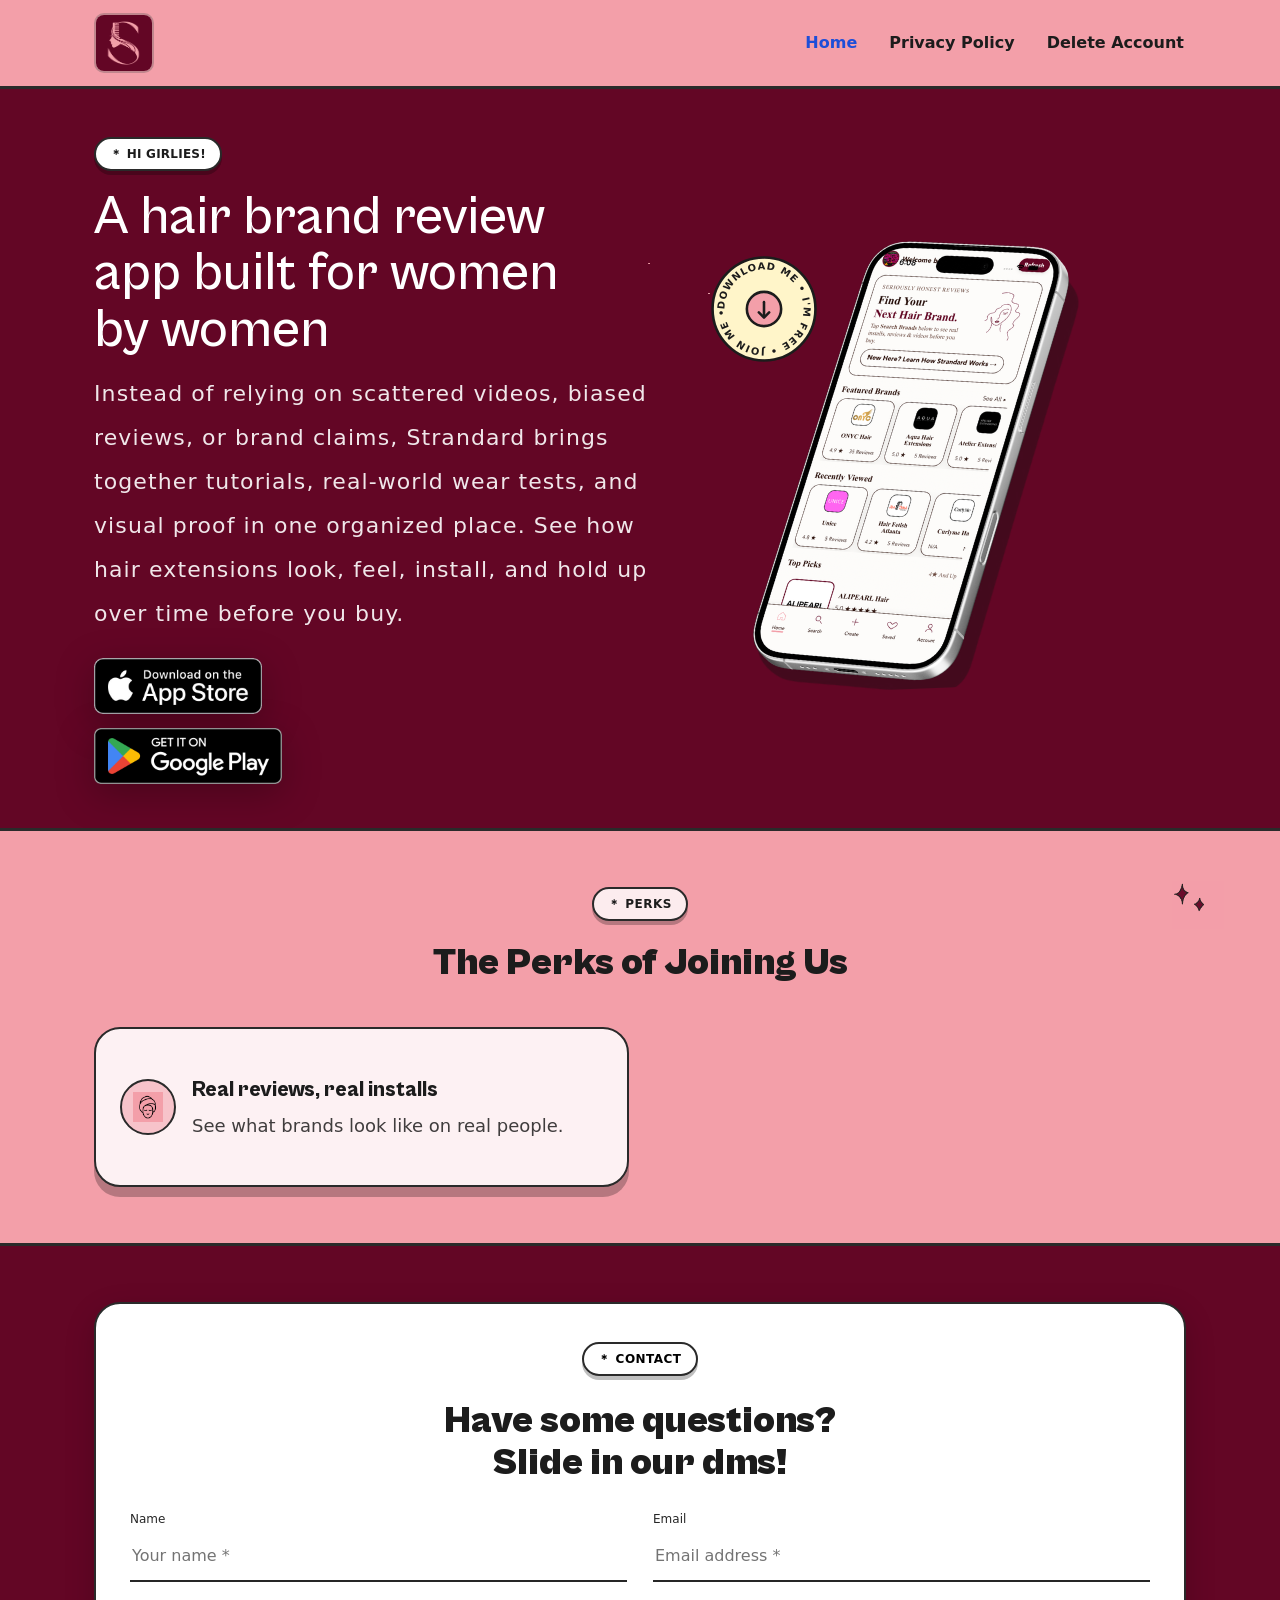
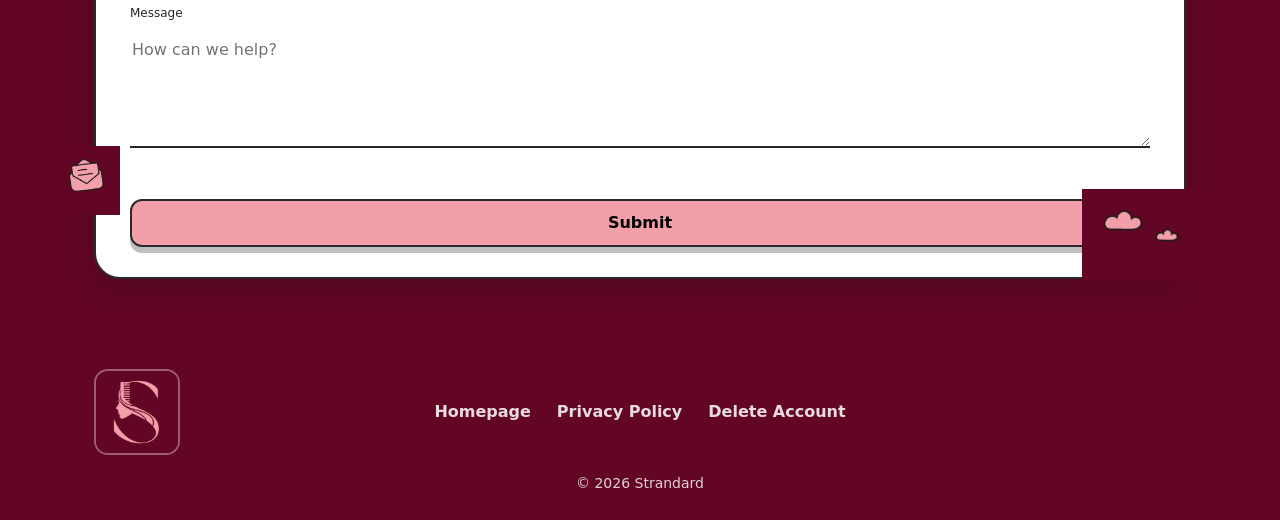
==== commit 425ec04f: "visual fix" ====
--- a/index.html
+++ b/index.html
@@ -30,8 +30,7 @@
 </header>
 <main>
   <section class="hero">
-    <img class="decorIcon decorSparklesHero" src="/assets/decor-sparkles-burgundy.png" alt="" aria-hidden="true">
-    <div class="container">
+<div class="container">
       <div class="heroGrid">
         <div>
           <div class="kicker">＊ HI GIRLIES!</div>
@@ -65,7 +64,7 @@
   </defs>
   <text font-family="DM Sans, system-ui, sans-serif" font-size="11.5" font-weight="700" fill="#1C1C1C" letter-spacing="1.2">
     <textPath href="#textCircle" startOffset="50%" text-anchor="middle">
-      DOWNLOAD ME • I'M FREE • JOIN ME • DOWNLOAD ME • I'M FREE • JOIN ME •
+      DOWNLOAD ME • I'M FREE • JOIN ME •
     </textPath>
   </text>
   <!-- center arrow -->
@@ -92,61 +91,7 @@
 
       <div class="perkGrid" aria-label="Perks">
         <article class="card reveal" data-index="0">
-          <div class="iconBubble" aria-hidden="true">
-            <!-- puzzle icon -->
-            <svg width="30" height="30" viewBox="0 0 24 24" fill="none" stroke="#1C1C1C" stroke-width="2.4" stroke-linecap="round" stroke-linejoin="round" aria-hidden="true">
-              <path d="M8 4h3a2 2 0 1 1 4 0h3a2 2 0 0 1 2 2v3a2 2 0 1 0 0 4v3a2 2 0 0 1-2 2h-3a2 2 0 1 1-4 0H8a2 2 0 0 1-2-2v-3a2 2 0 1 0 0-4V6a2 2 0 0 1 2-2z"/>
-            </svg>
-          </div>
-          <div>
-            <h3>No more guesswork</h3>
-            <p>Find extensions that actually match your texture.</p>
-          </div>
-        </article>
-
-        <article class="card tint-mint reveal" data-index="1">
-          <div class="iconBubble" aria-hidden="true">
-            <!-- search icon -->
-            <svg width="28" height="28" viewBox="0 0 24 24" fill="none" stroke="#1C1C1C" stroke-width="2" stroke-linecap="round" stroke-linejoin="round">
-              <circle cx="11" cy="11" r="7"></circle>
-              <path d="M21 21l-4.3-4.3"></path>
-            </svg>
-          </div>
-          <div>
-            <h3>Filters that actually make sense</h3>
-            <p>Search by length, curl pattern, density, color.</p>
-          </div>
-        </article>
-
-        <article class="card tint-lav reveal" data-index="2">
-          <div class="iconBubble" aria-hidden="true">
-            <!-- gift icon -->
-            <svg width="28" height="28" viewBox="0 0 24 24" fill="none" stroke="#1C1C1C" stroke-width="2" stroke-linecap="round" stroke-linejoin="round">
-              <path d="M20 12v10H4V12"></path>
-              <path d="M2 7h20v5H2z"></path>
-              <path d="M12 22V7"></path>
-              <path d="M12 7H7.5a2.5 2.5 0 1 1 0-5C10 2 12 7 12 7z"></path>
-              <path d="M12 7h4.5a2.5 2.5 0 1 0 0-5C14 2 12 7 12 7z"></path>
-            </svg>
-          </div>
-          <div>
-            <h3>Your hair profile, your algorithm</h3>
-            <p>Personalized brand picks built for you.</p>
-          </div>
-        </article>
-
-        <article class="card tint-blue reveal" data-index="3">
-          <div class="iconBubble" aria-hidden="true">
-            <!-- glowing hair icon -->
-            <svg width="30" height="30" viewBox="0 0 24 24" fill="none" stroke="#1C1C1C" stroke-width="2.2" stroke-linecap="round" stroke-linejoin="round" aria-hidden="true">
-              <!-- flowing hair -->
-              <path d="M6 8c2-3 5-4 8-4 4 0 7 2 8 6" />
-              <path d="M5 12c2-2 4-3 7-3 5 0 8 3 9 8" />
-              <path d="M4 16c2-1 4-2 6-2 6 0 9 3 10 6" />
-              <!-- glow sparkles -->
-              <path d="M8 5l.6 1.6L10 7.2l-1.4.6L8 9.4 7.4 7.8 6 7.2l1.4-.6L8 5z" fill="#FFF5C9"/>
-            </svg>
-          </div>
+          <div class="iconBubble" aria-hidden="true"><img class="perkIconImg" src="/assets/real.png" alt="" aria-hidden="true"></div>
           <div>
             <h3>Real reviews, real installs</h3>
             <p>See what brands look like on real people.</p>
--- a/styles.css
+++ b/styles.css
@@ -141,7 +141,7 @@
 }
 .phoneWrap{
   position:relative;
-  width:min(420px, 100%);
+  width:min(520px, 100%);
 }
 .phoneWrap img.phone{
   width:100%;
@@ -523,12 +523,12 @@
 
 /* custom cursor */
 :root{
-  --cursor-default: url('assets/pointer.png') 4 2, auto;
-  --cursor-select: url('assets/select.png') 4 2, pointer;
-  --cursor-text: url('assets/text.png') 6 14, text;
+  --cursor-default: url('assets/pointer-24.png') 2 2, auto;
+  --cursor-select: url('assets/select-24.png') 6 2, pointer;
+  --cursor-text: url('assets/text-24.png') 10 16, text;
 }
 html, body{cursor: var(--cursor-default);}
-a, button, [role="button"], .reveal, .perkCard, .btn, .storeBadges a{cursor: var(--cursor-select);}
+a, button, [role="button"], .btn, .storeBadges a{cursor: var(--cursor-select);}
 input, textarea, select{cursor: var(--cursor-text);}
 label{cursor: var(--cursor-select);}
 
@@ -640,3 +640,20 @@
   margin-top: 10px;
 }
 .legalSection li{ margin: 6px 0; }
+
+.checkbox span{color:#d10000; font-weight:800;}
+
+/* keep hero decor away from badge */
+.decorSparklesPink{right:24px; top:24px; opacity:.9;}
+
+/* legal pages */
+.legalPage main h1{font-size:52px; line-height:1.05; margin:0 0 14px;}
+.legalPage main h2{font-size:24px; line-height:1.2; margin:28px 0 10px;}
+.legalPage main h3{font-size:18px; line-height:1.25; margin:18px 0 8px;}
+.legalPage main p, .legalPage main li{font-size:16px; line-height:1.7;}
+
+.perkCard{cursor: var(--cursor-default);} 
+
+.card{cursor: var(--cursor-default);} 
+
+.iconBubble img.perkIconImg{width:30px;height:30px;display:block;}
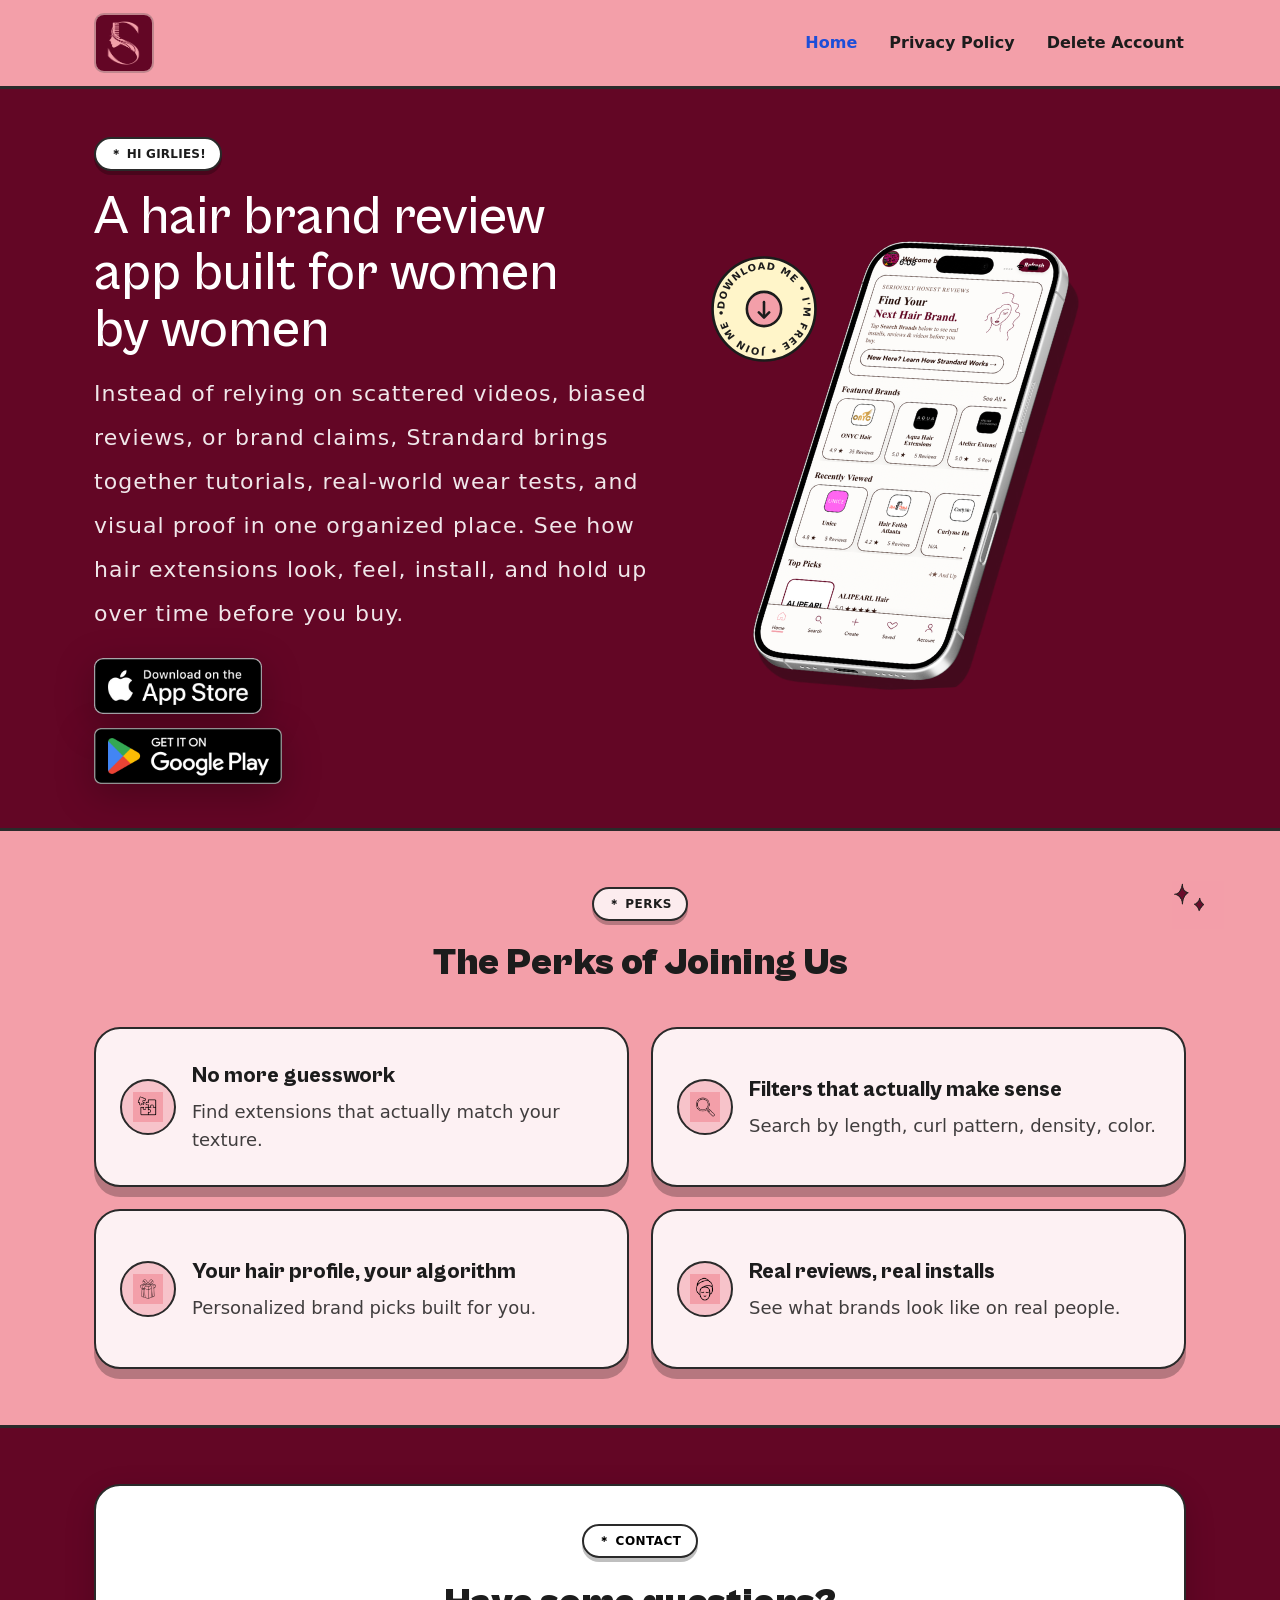
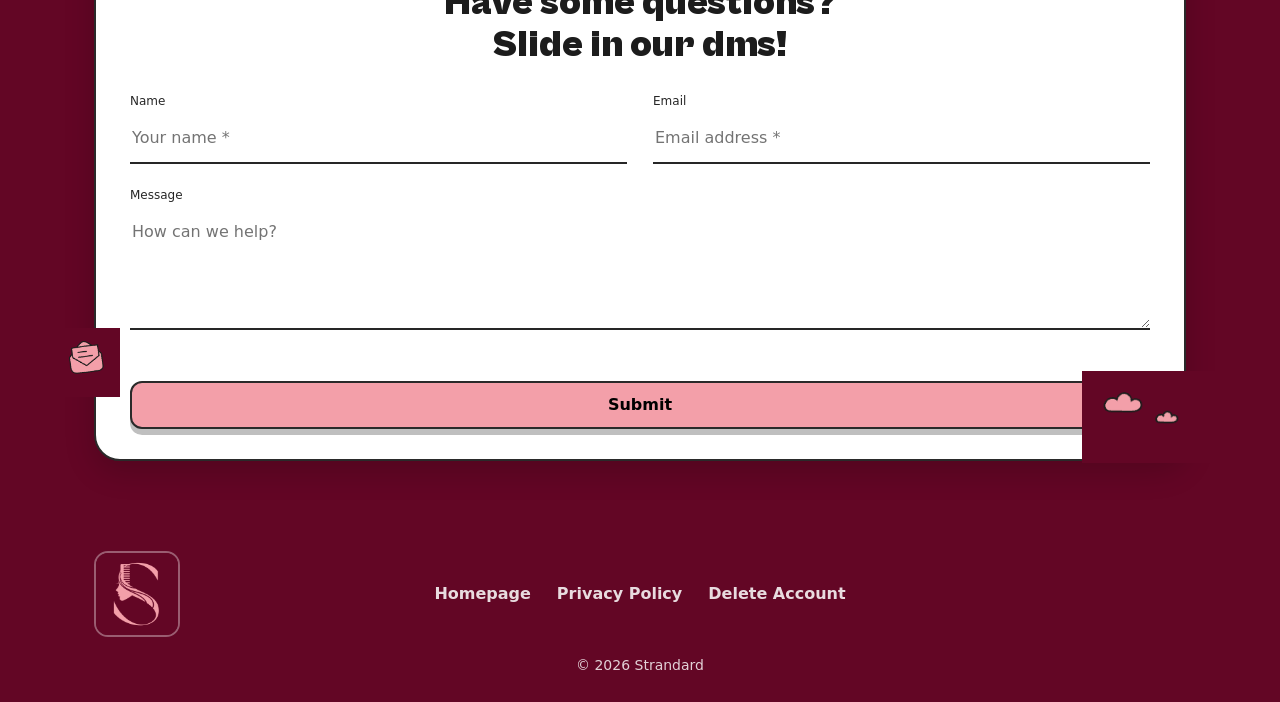
==== commit 60a9d013: "visual fix" ====
--- a/index.html
+++ b/index.html
@@ -53,10 +53,6 @@
         <div class="heroArt">
           <div class="phoneWrap">
             <!-- decorative icons (randomly placed) -->
-            <img class="decorIcon decorSparklesTop" src="/assets/decor-sparkles-pink.png" alt="" aria-hidden="true">
-            <img class="decorIcon decorLightning" src="/assets/decor-lightning.png" alt="" aria-hidden="true">
-
-            
 <svg class="badgeSpin hero-reveal" data-hr="4" viewBox="0 0 140 140" role="img" aria-label="Join badge">
   <circle cx="70" cy="70" r="60" fill="#FFF5C9" stroke="#1C1C1C" stroke-width="3"/>
   <defs>
@@ -91,13 +87,37 @@
 
       <div class="perkGrid" aria-label="Perks">
         <article class="card reveal" data-index="0">
+          <div class="iconBubble" aria-hidden="true"><img class="perkIconImg" src="/assets/puzzle.png" alt="" aria-hidden="true"></div>
+          <div>
+            <h3>No more guesswork</h3>
+            <p>Find extensions that actually match your texture.</p>
+          </div>
+        </article>
+
+        <article class="card reveal tintMint" data-index="1">
+          <div class="iconBubble" aria-hidden="true"><img class="perkIconImg" src="/assets/filters.png" alt="" aria-hidden="true"></div>
+          <div>
+            <h3>Filters that actually make sense</h3>
+            <p>Search by length, curl pattern, density, color.</p>
+          </div>
+        </article>
+
+        <article class="card reveal tintLav" data-index="2">
+          <div class="iconBubble" aria-hidden="true"><img class="perkIconImg" src="/assets/gift.png" alt="" aria-hidden="true"></div>
+          <div>
+            <h3>Your hair profile, your algorithm</h3>
+            <p>Personalized brand picks built for you.</p>
+          </div>
+        </article>
+
+        <article class="card reveal tintBlue" data-index="3">
           <div class="iconBubble" aria-hidden="true"><img class="perkIconImg" src="/assets/real.png" alt="" aria-hidden="true"></div>
           <div>
             <h3>Real reviews, real installs</h3>
             <p>See what brands look like on real people.</p>
           </div>
         </article>
-      </div>
+</div>
     </div>
   </section>
 
--- a/styles.css
+++ b/styles.css
@@ -12,6 +12,10 @@
   --radius: 18px;
   --radius-lg: 26px;
   --max: 1140px;
+
+  --font-head:'Cabinet Grotesk', 'DM Sans', system-ui, -apple-system, Segoe UI, Roboto, Arial, sans-serif;
+  --font-body:'DM Sans', system-ui, -apple-system, Segoe UI, Roboto, Arial, sans-serif;
+  --text:#111;
 }
 
 /*
@@ -657,3 +661,99 @@
 .card{cursor: var(--cursor-default);} 
 
 .iconBubble img.perkIconImg{width:30px;height:30px;display:block;}
+
+
+/* --- Fixes: legal pages + form UI --- */
+body.legalPage{
+  background: var(--burgundy);
+  color: var(--text);
+}
+.legalBg{
+  padding-top: 120px;
+  padding-bottom: 110px;
+}
+.legalBg h1{
+  font-family: var(--font-head);
+  font-weight: 500;
+  font-size: clamp(40px, 5vw, 58px);
+  letter-spacing: -0.02em;
+  margin: 0 0 12px;
+}
+.legalBg h2{
+  font-family: var(--font-head);
+  font-weight: 500;
+  font-size: 28px;
+  margin: 28px 0 10px;
+}
+.legalBg p, .legalBg li{
+  color: #111;
+  font-size: 16.5px;
+  line-height: 1.75;
+}
+.delete-form{
+  margin-top: 22px;
+}
+.delete-form .field + .field{
+  margin-top: 22px;
+}
+.radio-group{
+  display: grid;
+  gap: 12px;
+  margin-top: 10px;
+}
+.radio{
+  display:flex;
+  gap: 10px;
+  align-items:flex-start;
+}
+.radio input{ margin-top: 4px; }
+.checkbox{
+  display:flex;
+  gap: 10px;
+  align-items:center;
+  margin-top: 18px;
+  user-select:none;
+}
+.checkbox strong, .checkbox span{
+  font-weight: 800;
+  color: #B30000;
+}
+.primary-btn{
+  width: 100%;
+  margin-top: 18px;
+  background: var(--burgundy);
+  color: white;
+  border: 2px solid var(--stroke);
+  border-radius: 14px;
+  padding: 14px 16px;
+  font-weight: 700;
+  font-size: 15px;
+  cursor: pointer;
+  box-shadow: var(--shadow);
+  transition: transform .12s ease, filter .12s ease;
+}
+.primary-btn:hover{ transform: translateY(-1px); filter: brightness(1.06); }
+.primary-btn:active{ transform: translateY(0); filter: brightness(.98); }
+.form-message{
+  margin-top: 10px;
+  font-size: 14px;
+}
+.support-line{
+  margin-top: 18px;
+  color:#111;
+}
+.support-line a{ color: var(--burgundy); font-weight: 700; }
+/* perk icons use images */
+.perkIconImg{
+  width: 30px;
+  height: 30px;
+  object-fit: contain;
+  display:block;
+}
+.iconBubble{
+  display:flex;
+  align-items:center;
+  justify-content:center;
+}
+/* prevent perks headings from looking clickable */
+.perkGrid h3, .perkGrid p{ cursor: default; }
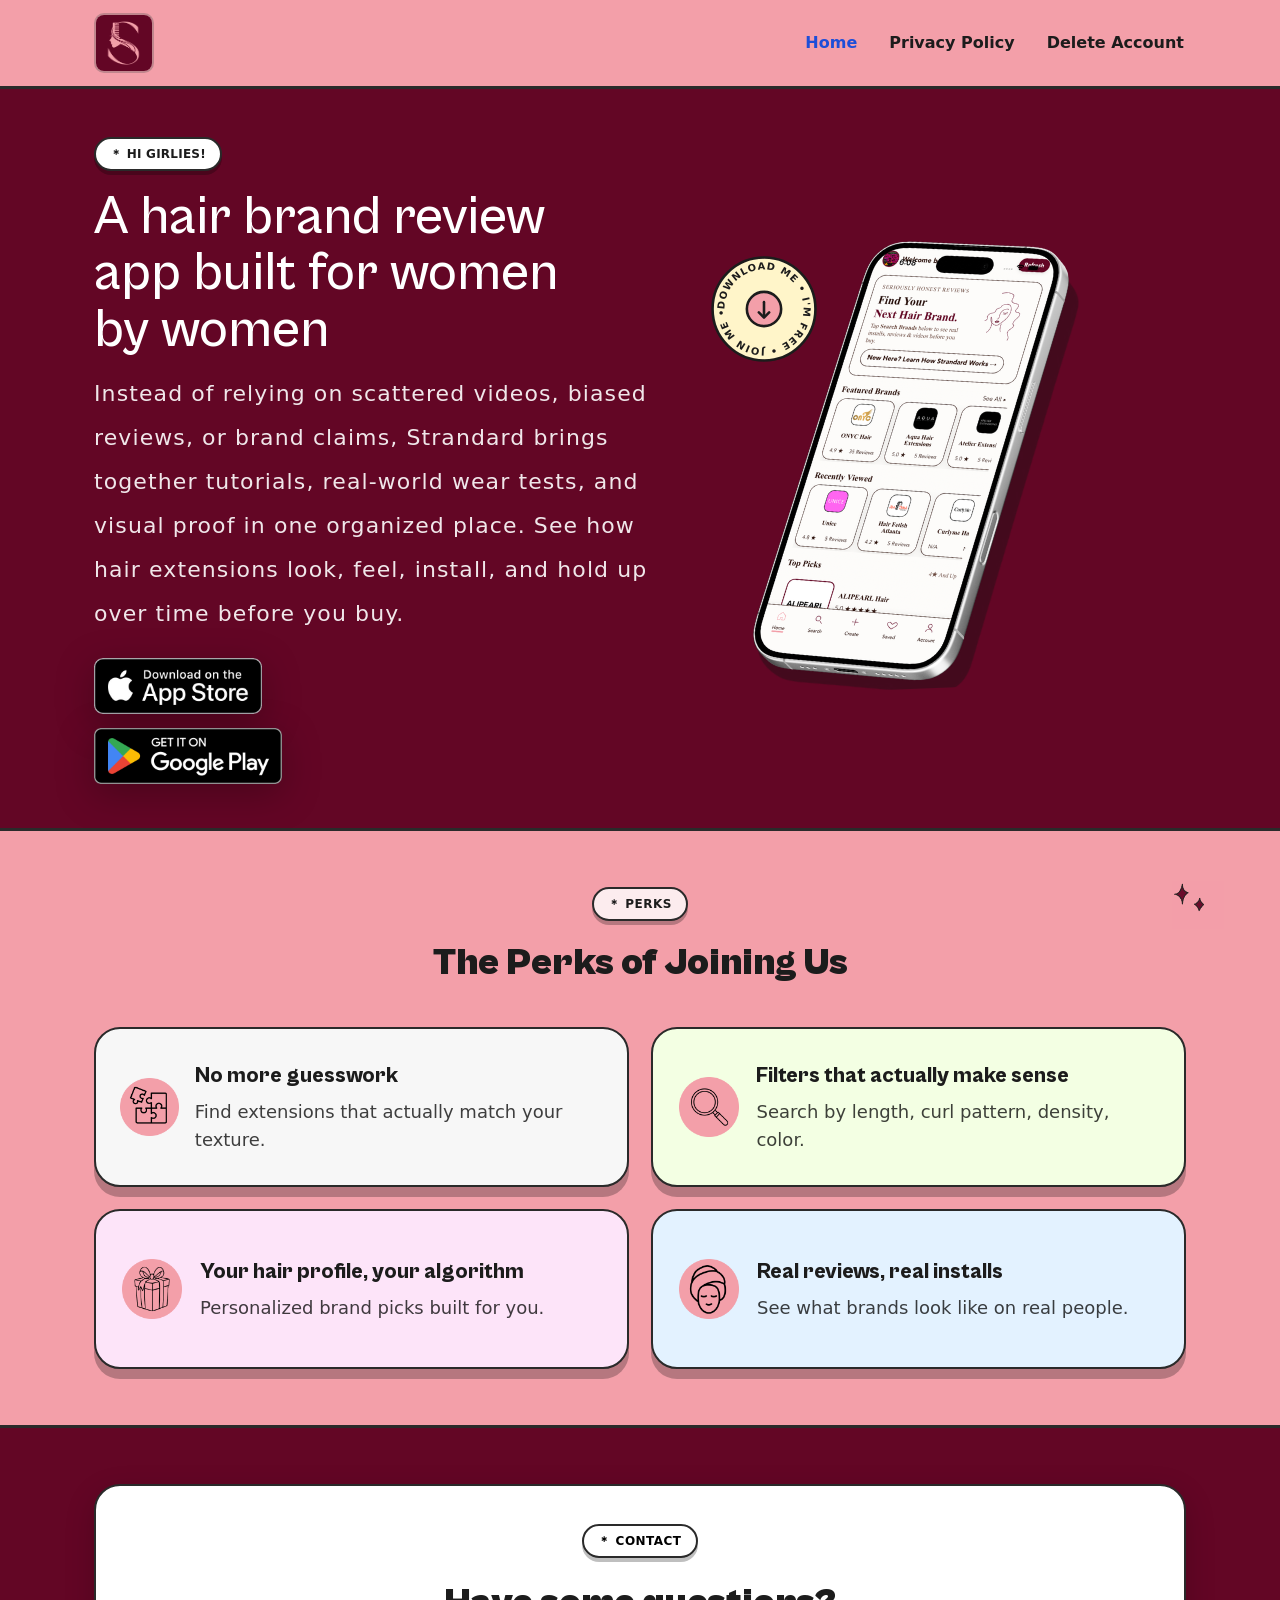
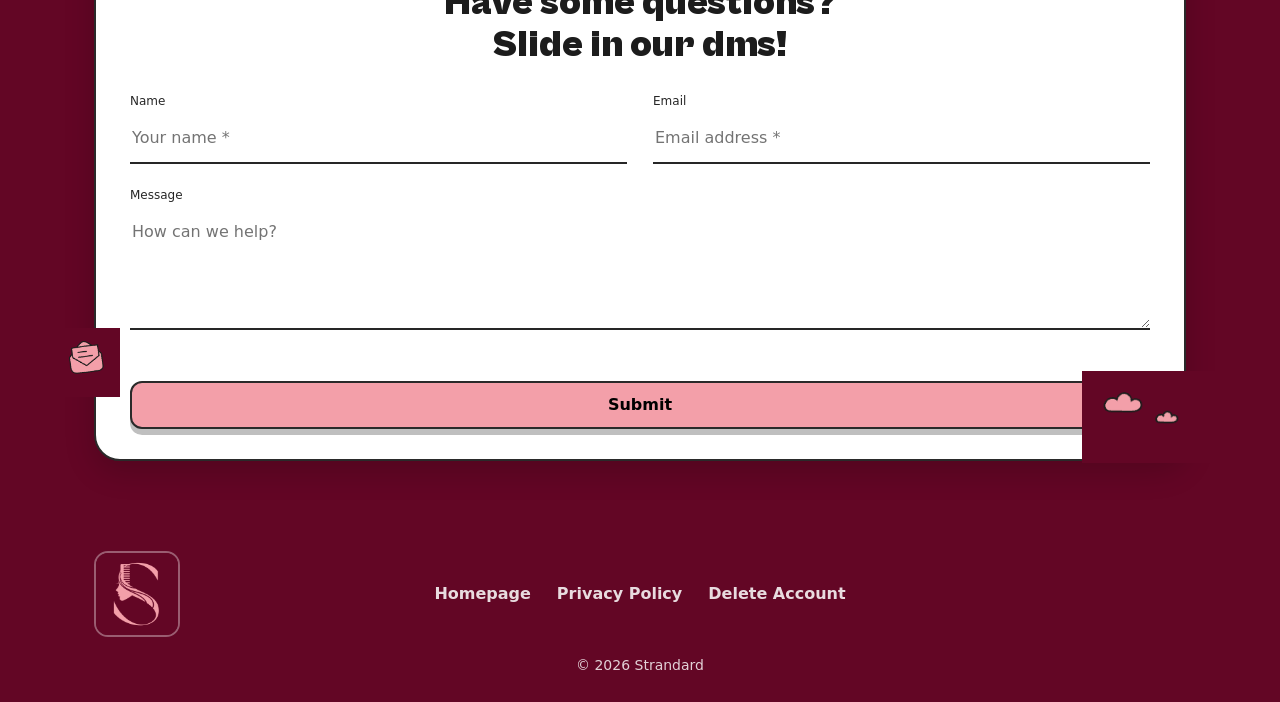
==== commit fe33550b: "visual fix" ====
--- a/index.html
+++ b/index.html
@@ -41,7 +41,7 @@
             and hold up over time before you buy.
           </p>
           <div class="badges hero-reveal" data-hr="2" aria-label="Download badges">
-            <a href="#" aria-label="Download on the App Store">
+          <a href="https://apps.apple.com/us/app/strandard/id6760244126" target="_blank" rel="noopener noreferrer" aria-label="Download on the App Store">
               <img src="/assets/app-store-badge.png" alt="Download on the App Store">
             </a>
             <a href="#" aria-label="Get it on Google Play">
--- a/styles.css
+++ b/styles.css
@@ -1,3 +1,4 @@
+html, body { cursor: auto; }
 :root{
   --burgundy:#630625;
   --pink:#F39FA9;
@@ -278,16 +279,6 @@
 .card.tint-lav{background:var(--lav);}
 .card.tint-mint{background:var(--mint);}
 .card.tint-butter{background:var(--butter);}
-.iconBubble{
-  flex:0 0 auto;
-  width:56px;
-  height:56px;
-  border-radius:999px;
-  background:rgba(243,159,169,.55);
-  border:2px solid var(--stroke);
-  display:grid;
-  place-items:center;
-}
 .card h3{
   margin:0 0 6px;
   font-family:"Cabinet Grotesk", "DM Sans", system-ui, sans-serif;
@@ -525,16 +516,7 @@
 .hero-reveal.in{opacity:1; transform: translateY(0);}
 
 
-/* custom cursor */
-:root{
-  --cursor-default: url('assets/pointer-24.png') 2 2, auto;
-  --cursor-select: url('assets/select-24.png') 6 2, pointer;
-  --cursor-text: url('assets/text-24.png') 10 16, text;
-}
-html, body{cursor: var(--cursor-default);}
-a, button, [role="button"], .btn, .storeBadges a{cursor: var(--cursor-select);}
-input, textarea, select{cursor: var(--cursor-text);}
-label{cursor: var(--cursor-select);}
+/* custom cursor - consolidated below */
 
 
 /* badge spin (hair dryer) */
@@ -558,28 +540,11 @@
 
 
 
-/* Custom cursors (drop your PNGs in /assets/) */
-body{
-  cursor: url("/assets/pointer.png") 4 2, auto;
-}
-a, button, .btn, .pillTag, .card, input[type="checkbox"], label{
-  cursor: url("/assets/select.png") 6 2, pointer;
-}
-input[type="text"], input[type="email"], textarea{
-  cursor: url("/assets/text.png") 6 2, text;
-}
+/* Consolidated custom cursors */
 
 
 
 /* Perk icon images */
-.iconBubble img.perkIconImg{
-  width:28px;
-  height:28px;
-  object-fit:contain;
-  display:block;
-}
-
-
 /* policy spacing */
 .policyPage .miniHeading{margin-top:38px;}
 .policyPage ul{margin-top:12px;}
@@ -590,16 +555,7 @@
 .formStatus{margin-top:0;}
 
 
-/* --- Custom cursors (override) --- */
-html, body {
-  cursor: url("/assets/select.png") 4 4, auto;
-}
-a, button, .btn, .storeBadge, [role="button"] {
-  cursor: url("/assets/pointer.png") 4 4, pointer;
-}
-input, textarea, select {
-  cursor: url("/assets/text.png") 10 16, text;
-}
+/* --- Custom cursors - removed --- */
 
 /* Prevent "Perks" header and cards from looking clickable */
 .sectionPink .eyebrow,
@@ -656,12 +612,9 @@
 .legalPage main h3{font-size:18px; line-height:1.25; margin:18px 0 8px;}
 .legalPage main p, .legalPage main li{font-size:16px; line-height:1.7;}
 
-.perkCard{cursor: var(--cursor-default);} 
-
-.card{cursor: var(--cursor-default);} 
-
-.iconBubble img.perkIconImg{width:30px;height:30px;display:block;}
-
+.perkCard{cursor: auto; } 
+
+.card{cursor: auto; } 
 
 /* --- Fixes: legal pages + form UI --- */
 body.legalPage{
@@ -750,10 +703,28 @@
   object-fit: contain;
   display:block;
 }
-.iconBubble{
-  display:flex;
-  align-items:center;
-  justify-content:center;
-}
 /* prevent perks headings from looking clickable */
 .perkGrid h3, .perkGrid p{ cursor: default; }
+
+
+/* Perk card colors (restore) */
+.perkGrid .card:nth-child(1){ background: #F7F7F7; }
+.perkGrid .card:nth-child(2){ background: #F3FFE3; }
+.perkGrid .card:nth-child(3){ background: #FDE4F9; }
+.perkGrid .card:nth-child(4){ background: #E3F2FF; }
+
+/* Icon bubble + image sizing */
+.iconBubble{
+  width: 64px;
+  height: 64px;
+  border-radius: 999px;
+  display: grid;
+  place-items: center;
+  background: transparent;
+}
+.iconBubble img.perkIconImg{
+  width: 60px;
+  height: 60px;
+  object-fit: contain;
+  display: block;
+}
